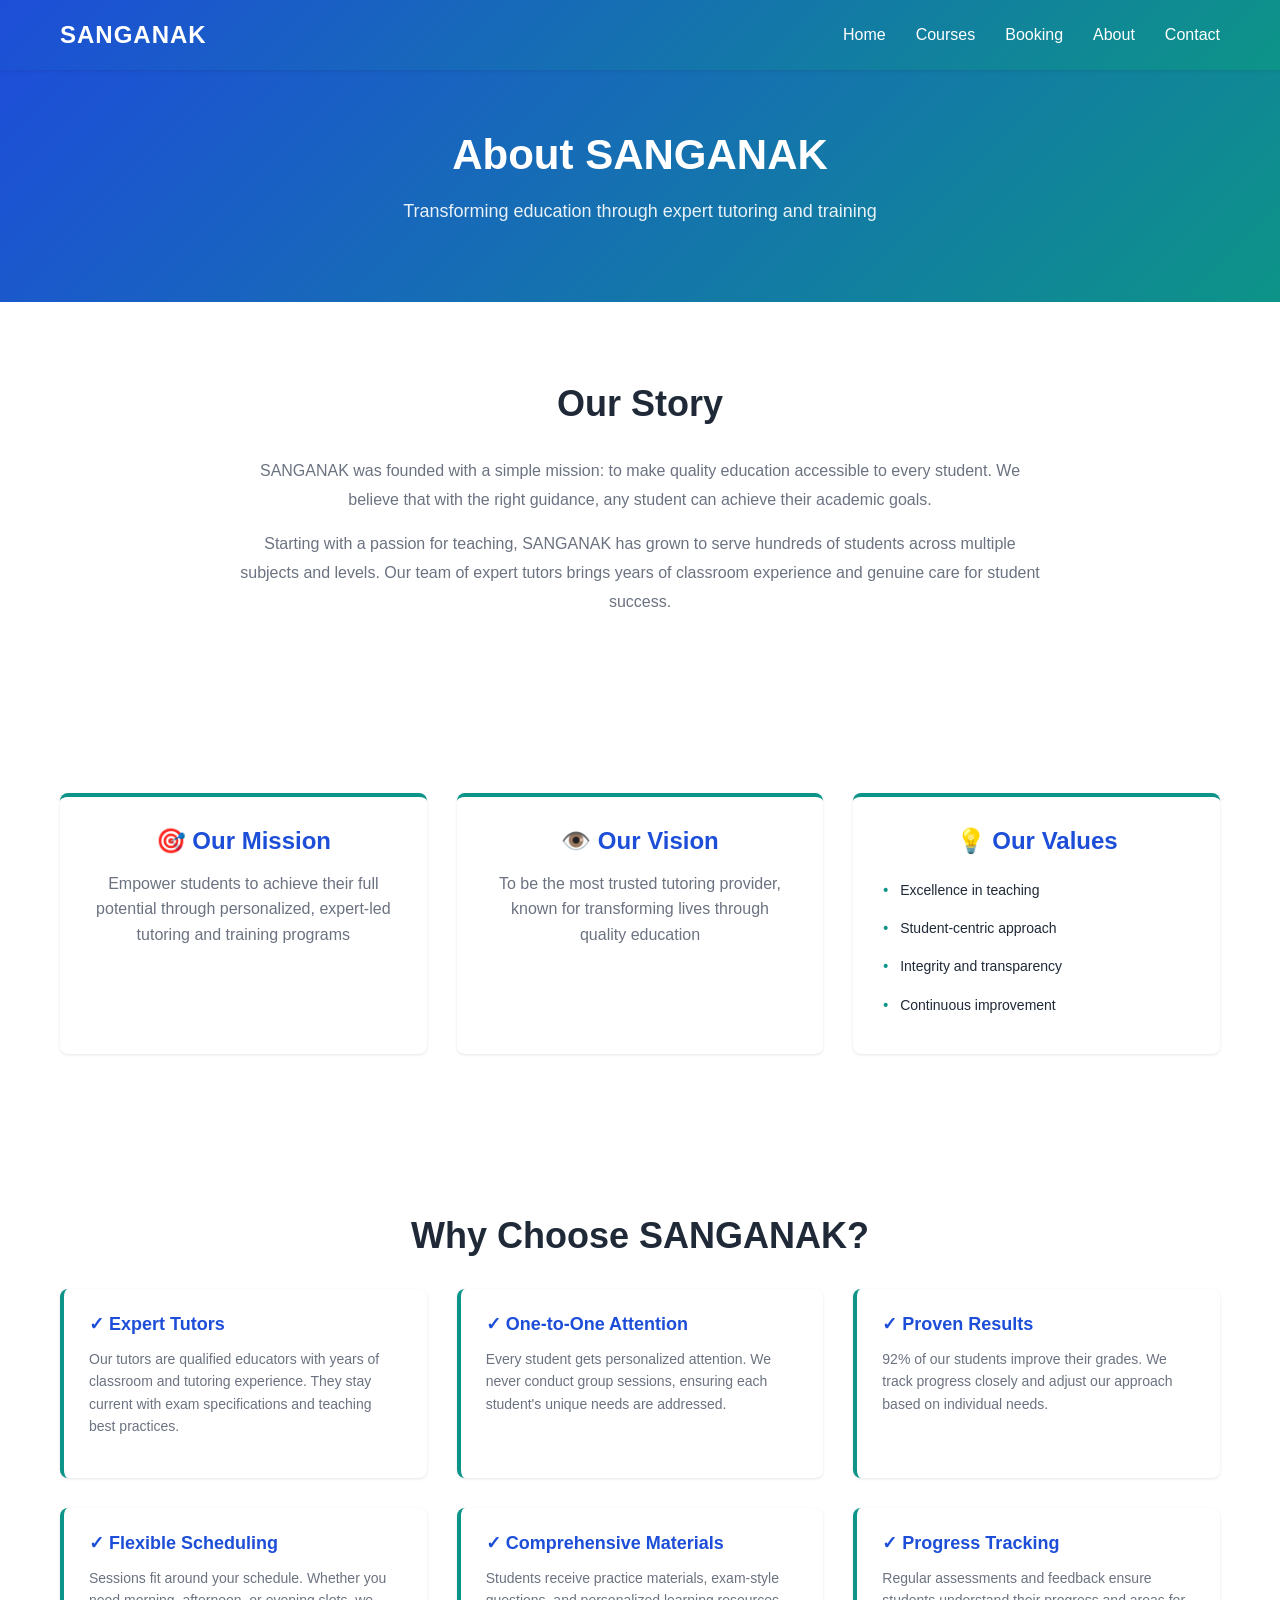
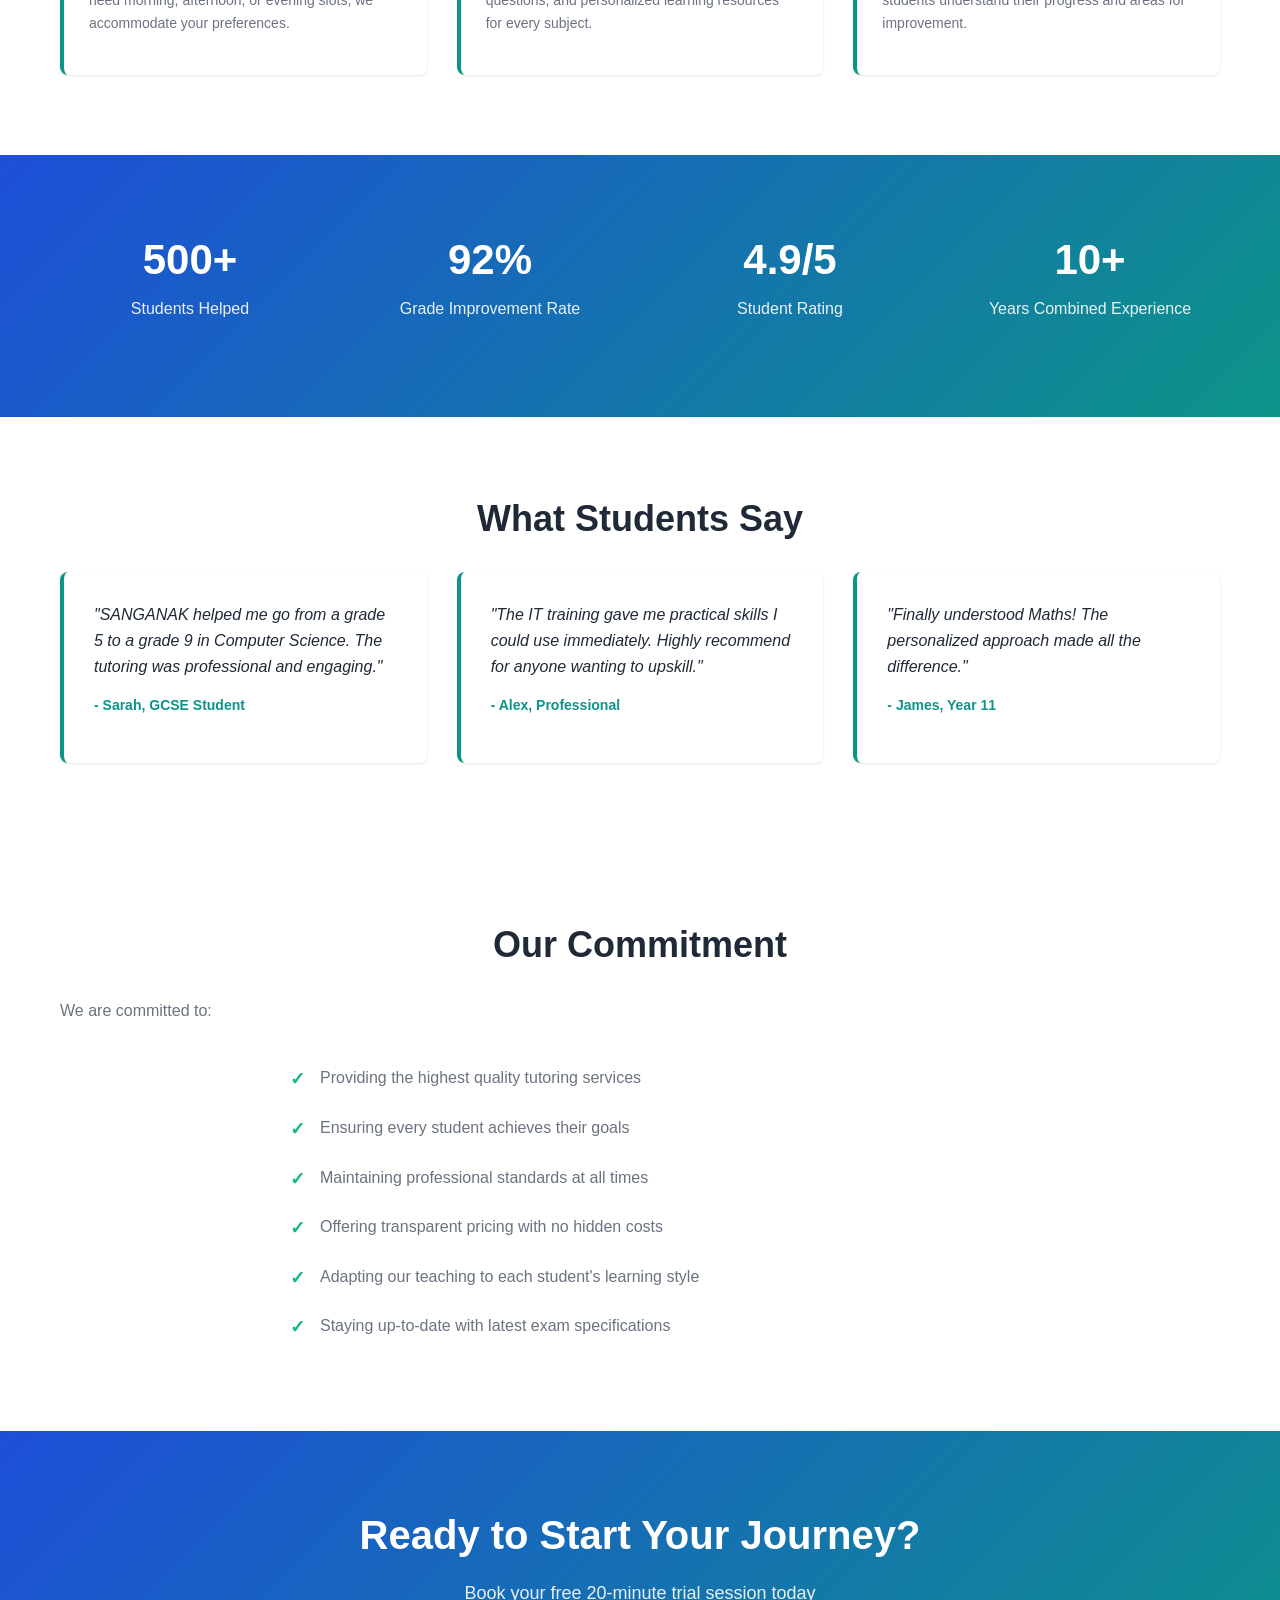
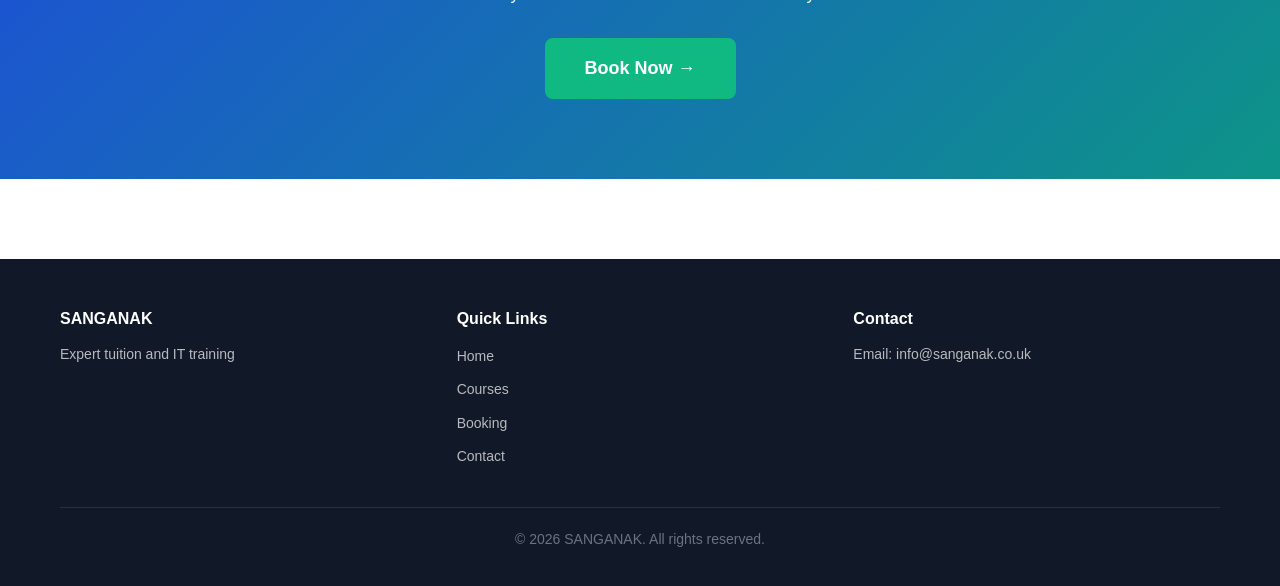
==== about.html @ 425fd6e7 "Initial SANGANAK website - static version ready for deployment" ====
<!DOCTYPE html>
<html lang="en">
<head>
    <meta charset="UTF-8">
    <meta name="viewport" content="width=device-width, initial-scale=1.0">
    <title>About Us - SANGANAK</title>
    <link rel="stylesheet" href="css/styles.css">
</head>
<body>
    <!-- Navigation -->
    <nav class="navbar">
        <div class="container">
            <div class="logo">SANGANAK</div>
            <ul class="nav-links">
                <li><a href="index.html">Home</a></li>
                <li><a href="training.html">Courses</a></li>
                <li><a href="booking.html">Booking</a></li>
                <li><a href="about.html">About</a></li>
                <li><a href="contact.html">Contact</a></li>
            </ul>
        </div>
    </nav>

    <!-- About Header -->
    <section class="about-header">
        <div class="container">
            <h1>About SANGANAK</h1>
            <p>Transforming education through expert tutoring and training</p>
        </div>
    </section>

    <!-- Our Story -->
    <section class="about-story">
        <div class="container">
            <div class="story-content">
                <h2>Our Story</h2>
                <p>SANGANAK was founded with a simple mission: to make quality education accessible to every student. We believe that with the right guidance, any student can achieve their academic goals.</p>
                <p>Starting with a passion for teaching, SANGANAK has grown to serve hundreds of students across multiple subjects and levels. Our team of expert tutors brings years of classroom experience and genuine care for student success.</p>
            </div>
        </div>
    </section>

    <!-- Our Mission -->
    <section class="mission">
        <div class="container">
            <div class="mission-grid">
                <div class="mission-card">
                    <h3>🎯 Our Mission</h3>
                    <p>Empower students to achieve their full potential through personalized, expert-led tutoring and training programs</p>
                </div>
                <div class="mission-card">
                    <h3>👁️ Our Vision</h3>
                    <p>To be the most trusted tutoring provider, known for transforming lives through quality education</p>
                </div>
                <div class="mission-card">
                    <h3>💡 Our Values</h3>
                    <ul>
                        <li>Excellence in teaching</li>
                        <li>Student-centric approach</li>
                        <li>Integrity and transparency</li>
                        <li>Continuous improvement</li>
                    </ul>
                </div>
            </div>
        </div>
    </section>

    <!-- Why Choose Us -->
    <section class="why-choose-us">
        <div class="container">
            <h2>Why Choose SANGANAK?</h2>
            <div class="reasons-grid">
                <div class="reason">
                    <h3>✓ Expert Tutors</h3>
                    <p>Our tutors are qualified educators with years of classroom and tutoring experience. They stay current with exam specifications and teaching best practices.</p>
                </div>
                <div class="reason">
                    <h3>✓ One-to-One Attention</h3>
                    <p>Every student gets personalized attention. We never conduct group sessions, ensuring each student's unique needs are addressed.</p>
                </div>
                <div class="reason">
                    <h3>✓ Proven Results</h3>
                    <p>92% of our students improve their grades. We track progress closely and adjust our approach based on individual needs.</p>
                </div>
                <div class="reason">
                    <h3>✓ Flexible Scheduling</h3>
                    <p>Sessions fit around your schedule. Whether you need morning, afternoon, or evening slots, we accommodate your preferences.</p>
                </div>
                <div class="reason">
                    <h3>✓ Comprehensive Materials</h3>
                    <p>Students receive practice materials, exam-style questions, and personalized learning resources for every subject.</p>
                </div>
                <div class="reason">
                    <h3>✓ Progress Tracking</h3>
                    <p>Regular assessments and feedback ensure students understand their progress and areas for improvement.</p>
                </div>
            </div>
        </div>
    </section>

    <!-- Statistics -->
    <section class="stats">
        <div class="container">
            <div class="stats-grid">
                <div class="stat">
                    <h3>500+</h3>
                    <p>Students Helped</p>
                </div>
                <div class="stat">
                    <h3>92%</h3>
                    <p>Grade Improvement Rate</p>
                </div>
                <div class="stat">
                    <h3>4.9/5</h3>
                    <p>Student Rating</p>
                </div>
                <div class="stat">
                    <h3>10+</h3>
                    <p>Years Combined Experience</p>
                </div>
            </div>
        </div>
    </section>

    <!-- What Students Say -->
    <section class="testimonials">
        <div class="container">
            <h2>What Students Say</h2>
            <div class="testimonials-grid">
                <div class="testimonial">
                    <p class="quote">"SANGANAK helped me go from a grade 5 to a grade 9 in Computer Science. The tutoring was professional and engaging."</p>
                    <p class="author">- Sarah, GCSE Student</p>
                </div>
                <div class="testimonial">
                    <p class="quote">"The IT training gave me practical skills I could use immediately. Highly recommend for anyone wanting to upskill."</p>
                    <p class="author">- Alex, Professional</p>
                </div>
                <div class="testimonial">
                    <p class="quote">"Finally understood Maths! The personalized approach made all the difference."</p>
                    <p class="author">- James, Year 11</p>
                </div>
            </div>
        </div>
    </section>

    <!-- Commitment to Excellence -->
    <section class="commitment">
        <div class="container">
            <h2>Our Commitment</h2>
            <div class="commitment-content">
                <p>We are committed to:</p>
                <ul class="commitment-list">
                    <li>Providing the highest quality tutoring services</li>
                    <li>Ensuring every student achieves their goals</li>
                    <li>Maintaining professional standards at all times</li>
                    <li>Offering transparent pricing with no hidden costs</li>
                    <li>Adapting our teaching to each student's learning style</li>
                    <li>Staying up-to-date with latest exam specifications</li>
                </ul>
            </div>
        </div>
    </section>

    <!-- CTA -->
    <section class="cta">
        <div class="container">
            <h2>Ready to Start Your Journey?</h2>
            <p>Book your free 20-minute trial session today</p>
            <a href="booking.html" class="btn btn-primary btn-large">Book Now →</a>
        </div>
    </section>

    <!-- Footer -->
    <footer class="footer">
        <div class="container">
            <div class="footer-content">
                <div class="footer-section">
                    <h4>SANGANAK</h4>
                    <p>Expert tuition and IT training</p>
                </div>
                <div class="footer-section">
                    <h4>Quick Links</h4>
                    <ul>
                        <li><a href="index.html">Home</a></li>
                        <li><a href="training.html">Courses</a></li>
                        <li><a href="booking.html">Booking</a></li>
                        <li><a href="contact.html">Contact</a></li>
                    </ul>
                </div>
                <div class="footer-section">
                    <h4>Contact</h4>
                    <p>Email: info@sanganak.co.uk</p>
                </div>
            </div>
            <div class="footer-bottom">
                <p>&copy; 2026 SANGANAK. All rights reserved.</p>
            </div>
        </div>
    </footer>

    <script src="js/main.js"></script>
</body>
</html>
---- css/styles.css ----
/* ===== GLOBAL STYLES ===== */
* {
    margin: 0;
    padding: 0;
    box-sizing: border-box;
}

:root {
    --primary: #1d4ed8;
    --primary-dark: #1e40af;
    --primary-light: #3b82f6;
    --secondary: #0d9488;
    --secondary-dark: #0f766e;
    --secondary-light: #14b8a6;
    --success: #10b981;
    --danger: #ef4444;
    --warning: #f59e0b;
    --gray-50: #f9fafb;
    --gray-100: #f3f4f6;
    --gray-200: #e5e7eb;
    --gray-300: #d1d5db;
    --gray-500: #6b7280;
    --gray-700: #374151;
    --gray-900: #111827;
    --text-primary: #1f2937;
    --text-secondary: #6b7280;
    --border: #e5e7eb;
    --shadow: 0 1px 3px 0 rgba(0, 0, 0, 0.1);
    --shadow-lg: 0 10px 15px -3px rgba(0, 0, 0, 0.1);
}

html {
    scroll-behavior: smooth;
}

body {
    font-family: -apple-system, BlinkMacSystemFont, 'Segoe UI', Roboto, Oxygen, Ubuntu, Cantarell, sans-serif;
    font-size: 16px;
    line-height: 1.6;
    color: var(--text-primary);
    background-color: #ffffff;
}

.container {
    max-width: 1200px;
    margin: 0 auto;
    padding: 0 20px;
}

/* ===== NAVIGATION ===== */
.navbar {
    background: linear-gradient(135deg, var(--primary), var(--secondary));
    color: white;
    padding: 1rem 0;
    position: sticky;
    top: 0;
    z-index: 100;
    box-shadow: var(--shadow);
}

.navbar .container {
    display: flex;
    justify-content: space-between;
    align-items: center;
}

.logo {
    font-size: 24px;
    font-weight: bold;
    letter-spacing: 1px;
}

.nav-links {
    display: flex;
    list-style: none;
    gap: 30px;
}

.nav-links a {
    color: white;
    text-decoration: none;
    font-weight: 500;
    transition: opacity 0.2s;
}

.nav-links a:hover {
    opacity: 0.8;
}

/* ===== BUTTONS ===== */
.btn {
    display: inline-block;
    padding: 12px 30px;
    border-radius: 8px;
    text-decoration: none;
    font-weight: 600;
    border: none;
    cursor: pointer;
    transition: all 0.3s ease;
    font-size: 16px;
}

.btn-primary {
    background: var(--success);
    color: white;
}

.btn-primary:hover {
    background: #059669;
    transform: translateY(-2px);
    box-shadow: var(--shadow-lg);
}

.btn-secondary {
    background: var(--primary);
    color: white;
}

.btn-secondary:hover {
    background: var(--primary-dark);
    transform: translateY(-2px);
}

.btn-large {
    padding: 16px 40px;
    font-size: 18px;
}

/* ===== TYPOGRAPHY ===== */
h1, h2, h3, h4, h5, h6 {
    font-weight: 700;
    line-height: 1.2;
    margin-bottom: 1rem;
}

h1 {
    font-size: 48px;
}

h2 {
    font-size: 36px;
    text-align: center;
    margin-bottom: 2rem;
}

h3 {
    font-size: 24px;
}

p {
    margin-bottom: 1rem;
    color: var(--text-secondary);
}

/* ===== HERO SECTION ===== */
.hero {
    background: linear-gradient(135deg, var(--primary), var(--secondary));
    color: white;
    padding: 120px 0;
    text-align: center;
}

.hero h1 {
    font-size: 48px;
    margin-bottom: 20px;
    color: white;
}

.hero p {
    font-size: 20px;
    margin-bottom: 30px;
    color: rgba(255, 255, 255, 0.9);
}

.hero-subtitle {
    font-size: 18px;
    font-weight: 500;
}

/* ===== SECTIONS ===== */
section {
    padding: 80px 0;
}

section.alternate {
    background-color: var(--gray-50);
}

.booking-header,
.training-header,
.contact-header,
.about-header {
    background: linear-gradient(135deg, var(--primary), var(--secondary));
    color: white;
    padding: 60px 0;
    text-align: center;
}

.booking-header h1,
.training-header h1,
.contact-header h1,
.about-header h1 {
    color: white;
    font-size: 42px;
}

.booking-header p,
.training-header p,
.contact-header p,
.about-header p {
    color: rgba(255, 255, 255, 0.9);
    font-size: 18px;
}

/* ===== GRIDS ===== */
.courses-grid {
    display: grid;
    grid-template-columns: repeat(auto-fit, minmax(280px, 1fr));
    gap: 30px;
    margin-bottom: 40px;
}

.course-card {
    background: white;
    border: 1px solid var(--border);
    border-radius: 12px;
    padding: 30px;
    text-align: center;
    transition: all 0.3s ease;
    box-shadow: var(--shadow);
}

.course-card:hover {
    transform: translateY(-5px);
    box-shadow: var(--shadow-lg);
    border-color: var(--secondary);
}

.course-icon {
    font-size: 48px;
    margin-bottom: 15px;
    display: block;
}

.course-card h3 {
    color: var(--primary);
    margin-bottom: 10px;
}

.course-card p {
    font-size: 14px;
    margin-bottom: 10px;
}

.course-desc {
    font-size: 13px;
    color: var(--gray-500);
}

/* ===== COURSES DETAILED ===== */
.courses-detailed {
    display: grid;
    grid-template-columns: repeat(auto-fit, minmax(300px, 1fr));
    gap: 30px;
    margin-bottom: 40px;
}

.course-detail {
    background: white;
    border-left: 4px solid var(--secondary);
    padding: 25px;
    border-radius: 8px;
    box-shadow: var(--shadow);
}

.course-detail h3 {
    color: var(--primary);
    margin-bottom: 15px;
    font-size: 20px;
}

.course-detail p {
    margin-bottom: 15px;
    font-size: 14px;
}

.syllabus {
    list-style: none;
    text-align: left;
}

.syllabus li {
    padding: 8px 0;
    font-size: 14px;
    color: var(--text-secondary);
    border-bottom: 1px solid var(--gray-200);
}

.syllabus li:last-child {
    border-bottom: none;
}

.syllabus li:before {
    content: "✓ ";
    color: var(--success);
    font-weight: bold;
    margin-right: 8px;
}

/* ===== FEATURES GRID ===== */
.features-grid {
    display: grid;
    grid-template-columns: repeat(auto-fit, minmax(280px, 1fr));
    gap: 30px;
}

.feature {
    text-align: center;
    padding: 30px;
}

.feature-icon {
    font-size: 48px;
    margin-bottom: 15px;
    display: block;
}

.feature h3 {
    color: var(--primary);
    margin-bottom: 10px;
}

.feature p {
    font-size: 14px;
    color: var(--text-secondary);
}

/* ===== PRICING ===== */
.pricing-grid {
    display: grid;
    grid-template-columns: repeat(auto-fit, minmax(280px, 1fr));
    gap: 30px;
    max-width: 1100px;
    margin: 0 auto;
}

.pricing-card {
    background: white;
    border: 2px solid var(--border);
    border-radius: 12px;
    padding: 30px;
    text-align: center;
    position: relative;
    transition: all 0.3s ease;
}

.pricing-card:hover {
    border-color: var(--secondary);
    transform: translateY(-10px);
    box-shadow: var(--shadow-lg);
}

.pricing-card.featured {
    border-color: var(--secondary);
    background: linear-gradient(135deg, rgba(13, 148, 136, 0.05), rgba(32, 201, 51, 0.05));
}

.popular-badge {
    position: absolute;
    top: -12px;
    left: 50%;
    transform: translateX(-50%);
    background: var(--secondary);
    color: white;
    padding: 6px 16px;
    border-radius: 20px;
    font-size: 12px;
    font-weight: 600;
}

.pricing-card h3 {
    font-size: 22px;
    margin-top: 10px;
}

.price {
    font-size: 28px;
    font-weight: 700;
    color: var(--secondary);
    margin: 20px 0;
}

.total {
    font-size: 16px;
    color: var(--text-secondary);
    margin-bottom: 20px;
}

.pricing-card ul {
    list-style: none;
    text-align: left;
    margin: 25px 0;
}

.pricing-card li {
    padding: 10px 0;
    font-size: 14px;
    border-bottom: 1px solid var(--gray-200);
}

.pricing-card li:last-child {
    border-bottom: none;
}

.pricing-card li:before {
    content: "✓ ";
    color: var(--success);
    font-weight: bold;
    margin-right: 8px;
}

/* ===== FORMS ===== */
.booking-form,
.contact-form {
    background: white;
    padding: 40px;
    border-radius: 12px;
    max-width: 600px;
    margin: 0 auto;
    box-shadow: var(--shadow-lg);
}

.form-group {
    margin-bottom: 25px;
}

.form-group label {
    display: block;
    margin-bottom: 8px;
    font-weight: 600;
    color: var(--text-primary);
}

.form-group input,
.form-group select,
.form-group textarea {
    width: 100%;
    padding: 12px;
    border: 1px solid var(--border);
    border-radius: 6px;
    font-size: 16px;
    font-family: inherit;
    transition: border-color 0.2s;
}

.form-group input:focus,
.form-group select:focus,
.form-group textarea:focus {
    outline: none;
    border-color: var(--secondary);
    box-shadow: 0 0 0 3px rgba(13, 148, 136, 0.1);
}

.form-group.checkbox {
    display: flex;
    align-items: center;
}

.form-group.checkbox input {
    width: auto;
    margin-right: 10px;
}

.form-group.checkbox label {
    margin-bottom: 0;
}

/* ===== FAQ ===== */
.faq-grid {
    display: grid;
    grid-template-columns: repeat(auto-fit, minmax(300px, 1fr));
    gap: 30px;
}

.faq-item {
    background: white;
    padding: 25px;
    border-radius: 8px;
    border-left: 4px solid var(--secondary);
    box-shadow: var(--shadow);
}

.faq-item h3 {
    color: var(--primary);
    margin-bottom: 12px;
    font-size: 18px;
}

.faq-item p {
    font-size: 14px;
    color: var(--text-secondary);
}

/* ===== TESTIMONIALS ===== */
.testimonials-grid {
    display: grid;
    grid-template-columns: repeat(auto-fit, minmax(300px, 1fr));
    gap: 30px;
}

.testimonial {
    background: white;
    padding: 30px;
    border-radius: 8px;
    border-left: 4px solid var(--secondary);
    box-shadow: var(--shadow);
}

.quote {
    font-style: italic;
    font-size: 16px;
    margin-bottom: 15px;
    color: var(--text-primary);
}

.author {
    font-weight: 600;
    color: var(--secondary);
    font-size: 14px;
}

/* ===== ABOUT SECTIONS ===== */
.story-content {
    max-width: 800px;
    margin: 0 auto;
    text-align: center;
}

.story-content p {
    font-size: 16px;
    line-height: 1.8;
    color: var(--text-secondary);
}

.mission-grid {
    display: grid;
    grid-template-columns: repeat(auto-fit, minmax(250px, 1fr));
    gap: 30px;
}

.mission-card {
    background: white;
    padding: 30px;
    border-radius: 8px;
    border-top: 4px solid var(--secondary);
    box-shadow: var(--shadow);
    text-align: center;
}

.mission-card h3 {
    color: var(--primary);
    margin-bottom: 15px;
}

.mission-card ul {
    list-style: none;
    text-align: left;
}

.mission-card li {
    padding: 8px 0;
    font-size: 14px;
}

.mission-card li:before {
    content: "• ";
    color: var(--secondary);
    font-weight: bold;
    margin-right: 8px;
}

.reasons-grid {
    display: grid;
    grid-template-columns: repeat(auto-fit, minmax(280px, 1fr));
    gap: 30px;
}

.reason {
    background: white;
    padding: 25px;
    border-radius: 8px;
    border-left: 4px solid var(--secondary);
    box-shadow: var(--shadow);
}

.reason h3 {
    color: var(--primary);
    margin-bottom: 12px;
    font-size: 18px;
}

.reason p {
    font-size: 14px;
    color: var(--text-secondary);
}

/* ===== STATS ===== */
.stats {
    background: linear-gradient(135deg, var(--primary), var(--secondary));
    color: white;
}

.stats-grid {
    display: grid;
    grid-template-columns: repeat(auto-fit, minmax(200px, 1fr));
    gap: 40px;
}

.stat {
    text-align: center;
}

.stat h3 {
    font-size: 42px;
    color: white;
    margin-bottom: 10px;
}

.stat p {
    font-size: 16px;
    color: rgba(255, 255, 255, 0.9);
}

/* ===== CTA ===== */
.cta {
    background: linear-gradient(135deg, var(--primary), var(--secondary));
    color: white;
    text-align: center;
    padding: 80px 0;
}

.cta h2 {
    color: white;
    font-size: 40px;
    margin-bottom: 20px;
}

.cta p {
    font-size: 18px;
    color: rgba(255, 255, 255, 0.9);
    margin-bottom: 30px;
}

/* ===== FOOTER ===== */
.footer {
    background: var(--gray-900);
    color: white;
    padding: 50px 0 20px;
    margin-top: 80px;
}

.footer-content {
    display: grid;
    grid-template-columns: repeat(auto-fit, minmax(250px, 1fr));
    gap: 30px;
    margin-bottom: 30px;
}

.footer-section h4 {
    color: white;
    margin-bottom: 15px;
}

.footer-section p {
    color: rgba(255, 255, 255, 0.7);
    font-size: 14px;
}

.footer-section ul {
    list-style: none;
}

.footer-section ul li {
    margin-bottom: 8px;
}

.footer-section a {
    color: rgba(255, 255, 255, 0.7);
    text-decoration: none;
    font-size: 14px;
    transition: color 0.2s;
}

.footer-section a:hover {
    color: white;
}

.footer-bottom {
    text-align: center;
    padding-top: 20px;
    border-top: 1px solid rgba(255, 255, 255, 0.1);
    color: rgba(255, 255, 255, 0.7);
    font-size: 14px;
}

/* ===== SUPPORT SERVICES ===== */
.support-services {
    background: var(--gray-50);
}

.commitment-list {
    list-style: none;
    max-width: 700px;
    margin: 30px auto 0;
    text-align: left;
}

.commitment-list li {
    padding: 12px 0;
    padding-left: 30px;
    position: relative;
    font-size: 16px;
    color: var(--text-secondary);
}

.commitment-list li:before {
    content: "✓";
    position: absolute;
    left: 0;
    color: var(--success);
    font-weight: bold;
    font-size: 18px;
}

/* ===== INFO GRID ===== */
.info-grid {
    display: grid;
    grid-template-columns: repeat(auto-fit, minmax(200px, 1fr));
    gap: 30px;
    margin: 40px 0;
}

.info-card {
    background: white;
    padding: 30px;
    border-radius: 8px;
    text-align: center;
    border: 1px solid var(--border);
    box-shadow: var(--shadow);
}

.info-card h3 {
    color: var(--primary);
    margin-bottom: 15px;
}

.info-card p {
    font-size: 16px;
}

.info-card a {
    color: var(--secondary);
    text-decoration: none;
    font-weight: 600;
}

.info-card a:hover {
    text-decoration: underline;
}

/* ===== SUBJECT CARDS ===== */
.subjects-grid {
    display: grid;
    grid-template-columns: repeat(auto-fit, minmax(150px, 1fr));
    gap: 20px;
    margin-bottom: 40px;
}

.subject-card {
    background: white;
    border: 2px solid var(--border);
    border-radius: 8px;
    padding: 20px;
    text-align: center;
    cursor: pointer;
    transition: all 0.3s ease;
}

.subject-card:hover {
    border-color: var(--secondary);
    transform: translateY(-5px);
    box-shadow: var(--shadow-lg);
}

.subject-card h3 {
    color: var(--primary);
    font-size: 18px;
    margin-bottom: 8px;
}

.subject-card p {
    font-size: 12px;
    color: var(--text-secondary);
}

/* ===== RESPONSIVE ===== */
@media (max-width: 768px) {
    .hero h1 {
        font-size: 32px;
    }

    h2 {
        font-size: 28px;
    }

    .nav-links {
        gap: 15px;
        flex-wrap: wrap;
    }

    .nav-links a {
        font-size: 14px;
    }

    section {
        padding: 40px 0;
    }

    .courses-grid,
    .features-grid,
    .pricing-grid,
    .faq-grid,
    .testimonials-grid,
    .reasons-grid {
        grid-template-columns: 1fr;
    }

    .booking-form,
    .contact-form {
        padding: 20px;
    }

    .stat h3 {
        font-size: 32px;
    }

    .cta h2 {
        font-size: 28px;
    }
}

@media (max-width: 480px) {
    .logo {
        font-size: 20px;
    }

    .nav-links {
        gap: 10px;
    }

    .hero h1 {
        font-size: 24px;
    }

    .hero p {
        font-size: 16px;
    }

    .btn {
        padding: 10px 20px;
        font-size: 14px;
    }

    h2 {
        font-size: 22px;
    }

    .course-card {
        padding: 20px;
    }
}
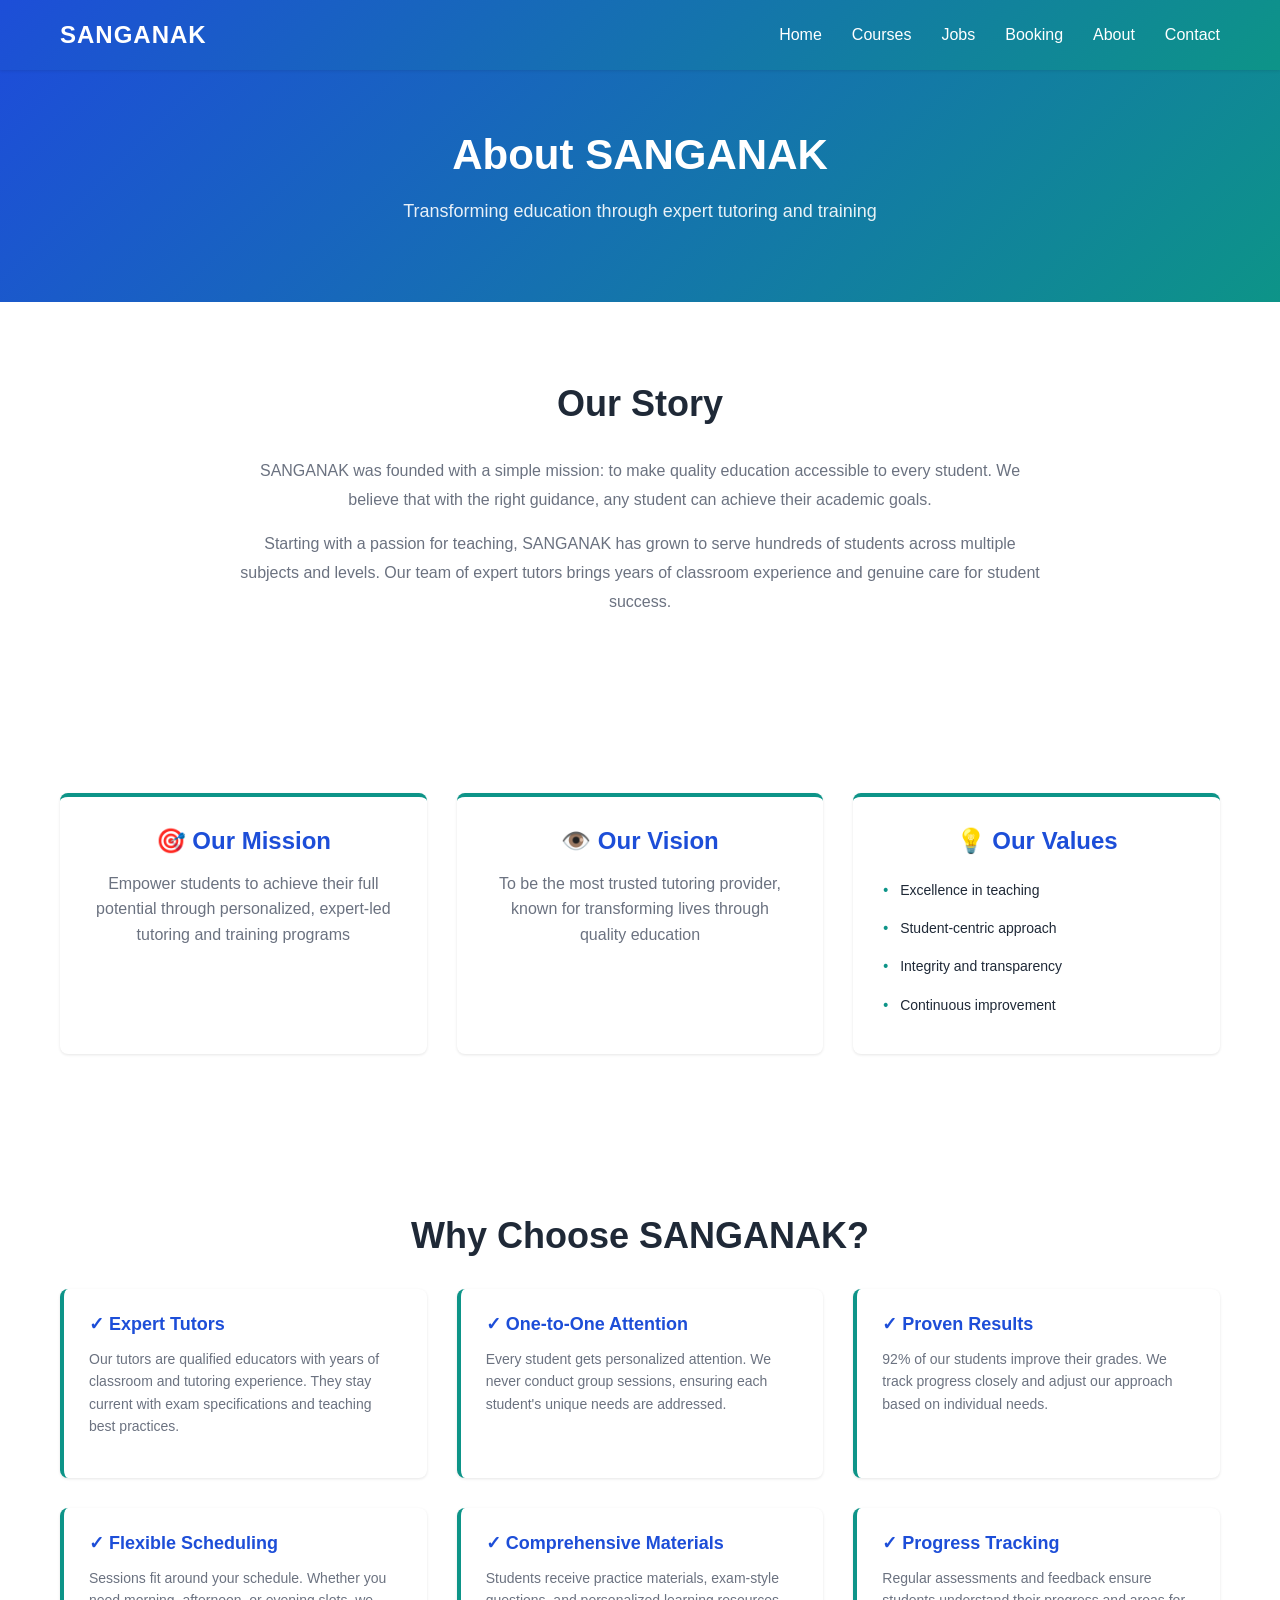
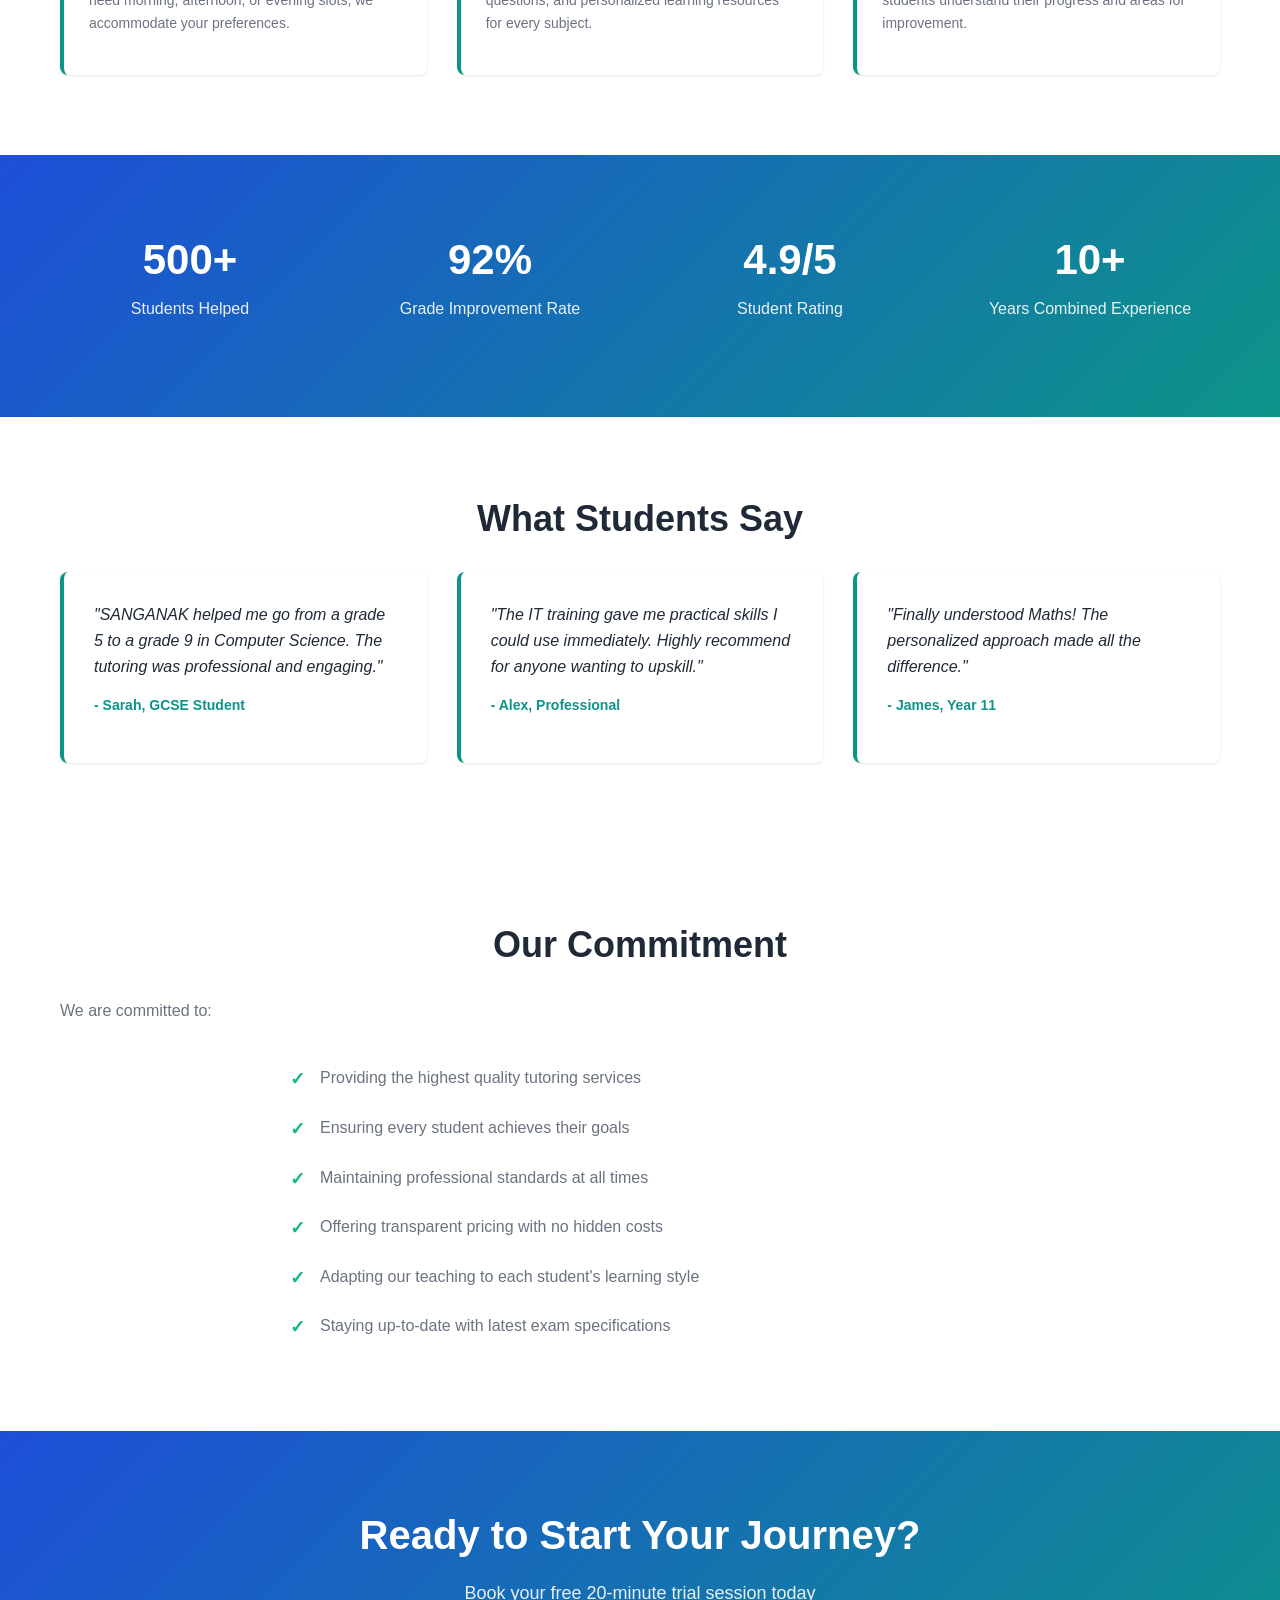
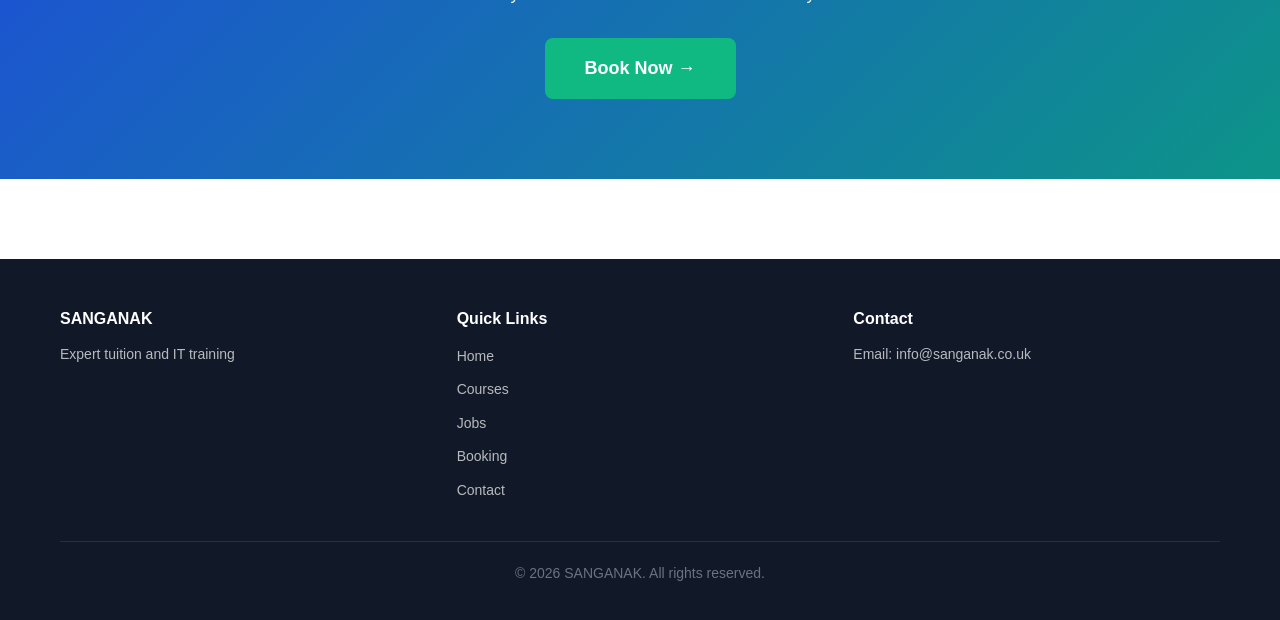
==== commit e32b0919: "Add jobs portal page and Jobs nav link Co-Authored-By: Claude Sonnet 5 <noreply@anthropic.com>" ====
--- a/about.html
+++ b/about.html
@@ -14,6 +14,7 @@
             <ul class="nav-links">
                 <li><a href="index.html">Home</a></li>
                 <li><a href="training.html">Courses</a></li>
+                <li><a href="jobs.html">Jobs</a></li>
                 <li><a href="booking.html">Booking</a></li>
                 <li><a href="about.html">About</a></li>
                 <li><a href="contact.html">Contact</a></li>
@@ -183,7 +184,8 @@
                     <ul>
                         <li><a href="index.html">Home</a></li>
                         <li><a href="training.html">Courses</a></li>
-                        <li><a href="booking.html">Booking</a></li>
+                        <li><a href="jobs.html">Jobs</a></li>
+                <li><a href="booking.html">Booking</a></li>
                         <li><a href="contact.html">Contact</a></li>
                     </ul>
                 </div>
--- a/css/styles.css
+++ b/css/styles.css
@@ -879,3 +879,464 @@
         padding: 20px;
     }
 }
+
+/* ===== HERO EXTRAS ===== */
+.eyebrow {
+    display: inline-block;
+    padding: 6px 14px;
+    border-radius: 999px;
+    background: rgba(255, 255, 255, 0.15);
+    color: white;
+    font-size: 13px;
+    font-weight: 600;
+    letter-spacing: 0.08em;
+    text-transform: uppercase;
+    margin-bottom: 20px;
+}
+
+.eyebrow.dark {
+    display: block;
+    width: fit-content;
+    margin: 0 auto 12px;
+    background: rgba(13, 148, 136, 0.12);
+    color: var(--secondary-dark);
+}
+
+.hero p {
+    max-width: 720px;
+    margin-left: auto;
+    margin-right: auto;
+}
+
+.hero-actions {
+    display: flex;
+    gap: 16px;
+    justify-content: center;
+    flex-wrap: wrap;
+}
+
+.btn-outline {
+    background: transparent;
+    color: white;
+    border: 2px solid rgba(255, 255, 255, 0.85);
+}
+
+.btn-outline:hover {
+    background: rgba(255, 255, 255, 0.15);
+    transform: translateY(-2px);
+}
+
+.section-intro {
+    text-align: center;
+    max-width: 640px;
+    margin: -1rem auto 2rem;
+}
+
+.features-grid.four {
+    grid-template-columns: repeat(auto-fit, minmax(220px, 1fr));
+}
+
+/* ===== COURSE TABS ===== */
+.course-tabs-section .container {
+    max-width: 1100px;
+}
+
+.tab-buttons {
+    display: flex;
+    gap: 8px;
+    border-bottom: 2px solid var(--border);
+    margin-bottom: 28px;
+    overflow-x: auto;
+    overflow-y: hidden;
+}
+
+.tab-btn {
+    padding: 12px 24px;
+    border: none;
+    background: none;
+    font-size: 16px;
+    font-weight: 600;
+    font-family: inherit;
+    cursor: pointer;
+    color: var(--gray-500);
+    border-bottom: 3px solid transparent;
+    margin-bottom: -2px;
+    white-space: nowrap;
+    transition: color 0.2s, border-color 0.2s;
+}
+
+.tab-btn:hover,
+.tab-btn.active {
+    color: var(--primary);
+    border-bottom-color: var(--primary);
+}
+
+.tab-btn:focus-visible,
+.course-tile:focus-visible,
+.start-card:focus-visible {
+    outline: 3px solid var(--secondary-light);
+    outline-offset: 2px;
+}
+
+.tab-content {
+    display: none;
+}
+
+.tab-content.active {
+    display: block;
+}
+
+.tab-content h3 {
+    text-align: left;
+    margin-bottom: 6px;
+}
+
+.tab-intro {
+    max-width: 700px;
+    margin-bottom: 24px;
+}
+
+.tile-grid {
+    display: grid;
+    grid-template-columns: repeat(auto-fill, minmax(250px, 1fr));
+    gap: 20px;
+}
+
+.course-tile {
+    display: flex;
+    flex-direction: column;
+    background: white;
+    border: 1px solid var(--border);
+    border-radius: 12px;
+    padding: 24px;
+    text-decoration: none;
+    color: inherit;
+    box-shadow: var(--shadow);
+    transition: transform 0.2s, box-shadow 0.2s, border-color 0.2s;
+}
+
+.course-tile:hover {
+    transform: translateY(-4px);
+    box-shadow: var(--shadow-lg);
+    border-color: var(--secondary);
+}
+
+.tile-icon {
+    font-size: 34px;
+    margin-bottom: 10px;
+}
+
+.course-tile h3 {
+    font-size: 20px;
+    color: var(--primary);
+    margin-bottom: 8px;
+}
+
+.course-tile p {
+    font-size: 14px;
+    flex: 1;
+}
+
+.tile-link {
+    font-weight: 600;
+    font-size: 14px;
+    color: var(--secondary-dark);
+}
+
+/* ===== COURSE DETAIL ===== */
+.course-hero {
+    background: linear-gradient(135deg, var(--primary), var(--secondary));
+    color: white;
+    padding: 60px 0;
+    text-align: center;
+}
+
+.course-hero h1 {
+    color: white;
+    font-size: 42px;
+}
+
+.course-hero p {
+    color: rgba(255, 255, 255, 0.9);
+    font-size: 18px;
+    max-width: 640px;
+    margin: 0 auto 28px;
+}
+
+.course-hero-icon {
+    display: block;
+    font-size: 52px;
+    margin: 16px 0 8px;
+}
+
+.crumb {
+    color: rgba(255, 255, 255, 0.85);
+    text-decoration: none;
+    font-size: 14px;
+    font-weight: 600;
+}
+
+.crumb:hover {
+    color: white;
+    text-decoration: underline;
+}
+
+.detail-layout {
+    display: grid;
+    grid-template-columns: 1fr 320px;
+    gap: 40px;
+    align-items: start;
+}
+
+h2.left {
+    text-align: left;
+    font-size: 26px;
+    margin: 0 0 1rem;
+}
+
+.detail-main .syllabus {
+    margin-bottom: 2rem;
+}
+
+.detail-main .syllabus li {
+    font-size: 16px;
+}
+
+.detail-side {
+    background: var(--gray-50);
+    border: 1px solid var(--border);
+    border-radius: 12px;
+    padding: 24px;
+    position: sticky;
+    top: 90px;
+}
+
+.detail-side h3 {
+    font-size: 20px;
+}
+
+.detail-side dt {
+    font-size: 12px;
+    font-weight: 600;
+    letter-spacing: 0.06em;
+    text-transform: uppercase;
+    color: var(--gray-500);
+    margin-top: 14px;
+}
+
+.detail-side dd {
+    font-weight: 600;
+    color: var(--text-primary);
+}
+
+.detail-side .btn {
+    width: 100%;
+    text-align: center;
+    margin-top: 24px;
+}
+
+.narrow {
+    max-width: 640px;
+    padding-top: 60px;
+    padding-bottom: 60px;
+    text-align: center;
+}
+
+/* ===== HOW IT WORKS / GET STARTED ===== */
+.steps-grid {
+    display: grid;
+    grid-template-columns: repeat(auto-fit, minmax(260px, 1fr));
+    gap: 30px;
+}
+
+.step {
+    text-align: center;
+    padding: 10px 20px;
+}
+
+.step-num {
+    width: 48px;
+    height: 48px;
+    margin: 0 auto 16px;
+    border-radius: 50%;
+    background: var(--primary);
+    color: white;
+    font-size: 20px;
+    font-weight: 700;
+    display: flex;
+    align-items: center;
+    justify-content: center;
+}
+
+.step h3 {
+    font-size: 20px;
+    color: var(--primary);
+}
+
+.start-options {
+    display: grid;
+    grid-template-columns: repeat(auto-fit, minmax(280px, 1fr));
+    gap: 24px;
+    max-width: 800px;
+    margin: 0 auto;
+}
+
+.start-card {
+    display: block;
+    background: white;
+    border: 2px solid var(--border);
+    border-radius: 12px;
+    padding: 30px;
+    text-decoration: none;
+    color: inherit;
+    transition: border-color 0.2s, transform 0.2s, box-shadow 0.2s;
+}
+
+.start-card:hover {
+    border-color: var(--secondary);
+    transform: translateY(-4px);
+    box-shadow: var(--shadow-lg);
+}
+
+.start-card h3 {
+    color: var(--primary);
+    font-size: 22px;
+}
+
+.course-banner {
+    max-width: 600px;
+    margin: 0 auto 30px;
+    padding: 14px 20px;
+    border-radius: 8px;
+    background: rgba(13, 148, 136, 0.1);
+    border: 1px solid var(--secondary);
+    text-align: center;
+    color: var(--text-primary);
+}
+
+.course-banner a {
+    margin-left: 10px;
+    color: var(--secondary-dark);
+    font-weight: 600;
+}
+
+@media (max-width: 768px) {
+    .detail-layout {
+        grid-template-columns: 1fr;
+    }
+
+    .detail-side {
+        position: static;
+    }
+
+    .course-hero h1 {
+        font-size: 30px;
+    }
+
+    .tile-grid {
+        grid-template-columns: 1fr;
+    }
+}
+
+a.course-card {
+    display: block;
+    text-decoration: none;
+    color: inherit;
+}
+
+/* ===== JOBS PAGE ===== */
+.eyebrow.dark.green {
+    background: rgba(16, 185, 129, 0.12);
+    color: #047857;
+}
+
+.role-filters {
+    display: flex;
+    gap: 10px;
+    justify-content: center;
+    flex-wrap: wrap;
+    margin-bottom: 30px;
+}
+
+.chip {
+    padding: 8px 18px;
+    border-radius: 999px;
+    border: 1px solid var(--border);
+    background: white;
+    font: inherit;
+    font-weight: 600;
+    font-size: 14px;
+    color: var(--gray-700);
+    cursor: pointer;
+    transition: all 0.2s;
+}
+
+.chip:hover,
+.chip.active {
+    background: var(--primary);
+    border-color: var(--primary);
+    color: white;
+}
+
+.chip:focus-visible {
+    outline: 3px solid var(--secondary-light);
+    outline-offset: 2px;
+}
+
+.roles-list {
+    display: grid;
+    gap: 16px;
+    max-width: 860px;
+    margin: 0 auto 30px;
+}
+
+.role-card {
+    display: flex;
+    justify-content: space-between;
+    align-items: center;
+    gap: 20px;
+    background: white;
+    border: 1px solid var(--border);
+    border-radius: 12px;
+    padding: 24px;
+    box-shadow: var(--shadow);
+}
+
+.role-card h3 {
+    font-size: 20px;
+    color: var(--primary);
+    margin-bottom: 4px;
+}
+
+.role-meta {
+    font-size: 13px;
+    font-weight: 600;
+    color: var(--secondary-dark);
+    margin-bottom: 8px;
+}
+
+.role-card p {
+    font-size: 14px;
+    margin-bottom: 10px;
+}
+
+.role-tags {
+    display: flex;
+    gap: 8px;
+    flex-wrap: wrap;
+}
+
+.role-tags span {
+    font-size: 12px;
+    padding: 3px 10px;
+    border-radius: 999px;
+    background: var(--gray-100);
+    color: var(--gray-700);
+}
+
+@media (max-width: 600px) {
+    .role-card {
+        flex-direction: column;
+        align-items: flex-start;
+    }
+}
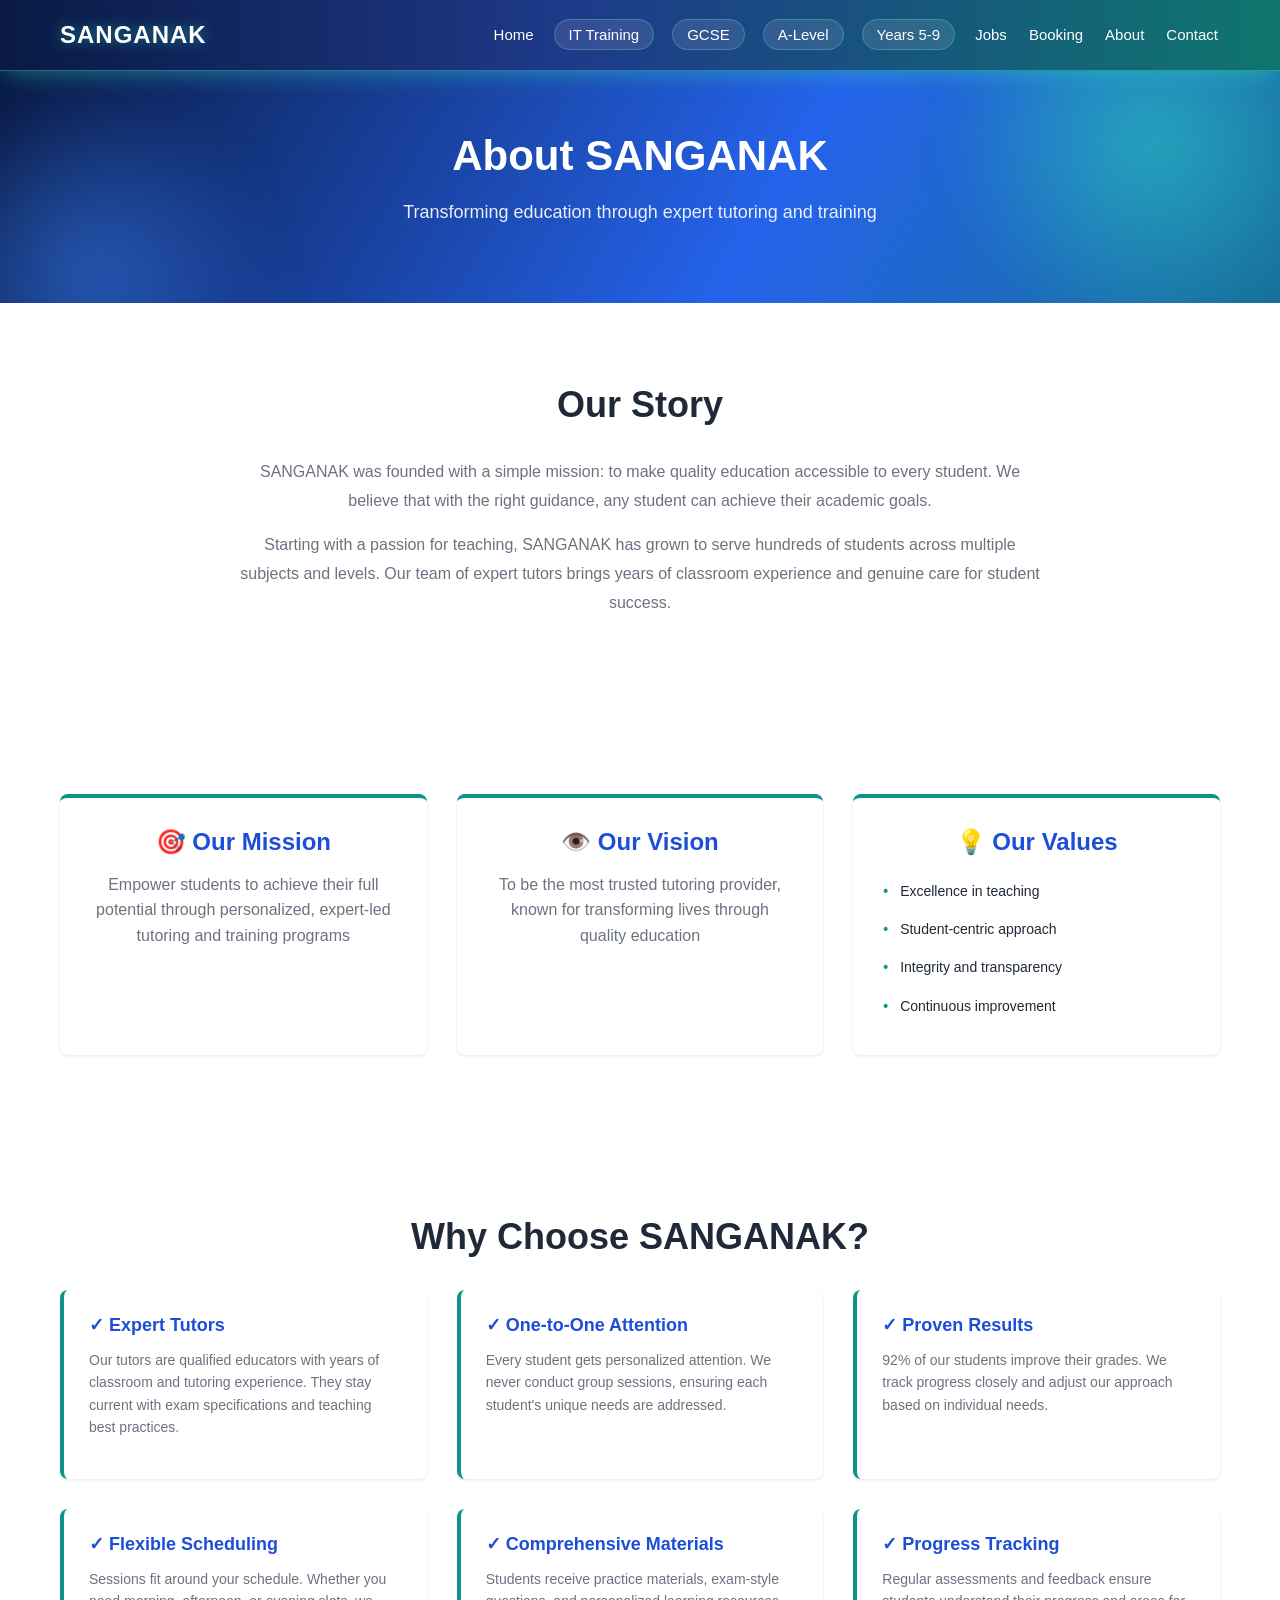
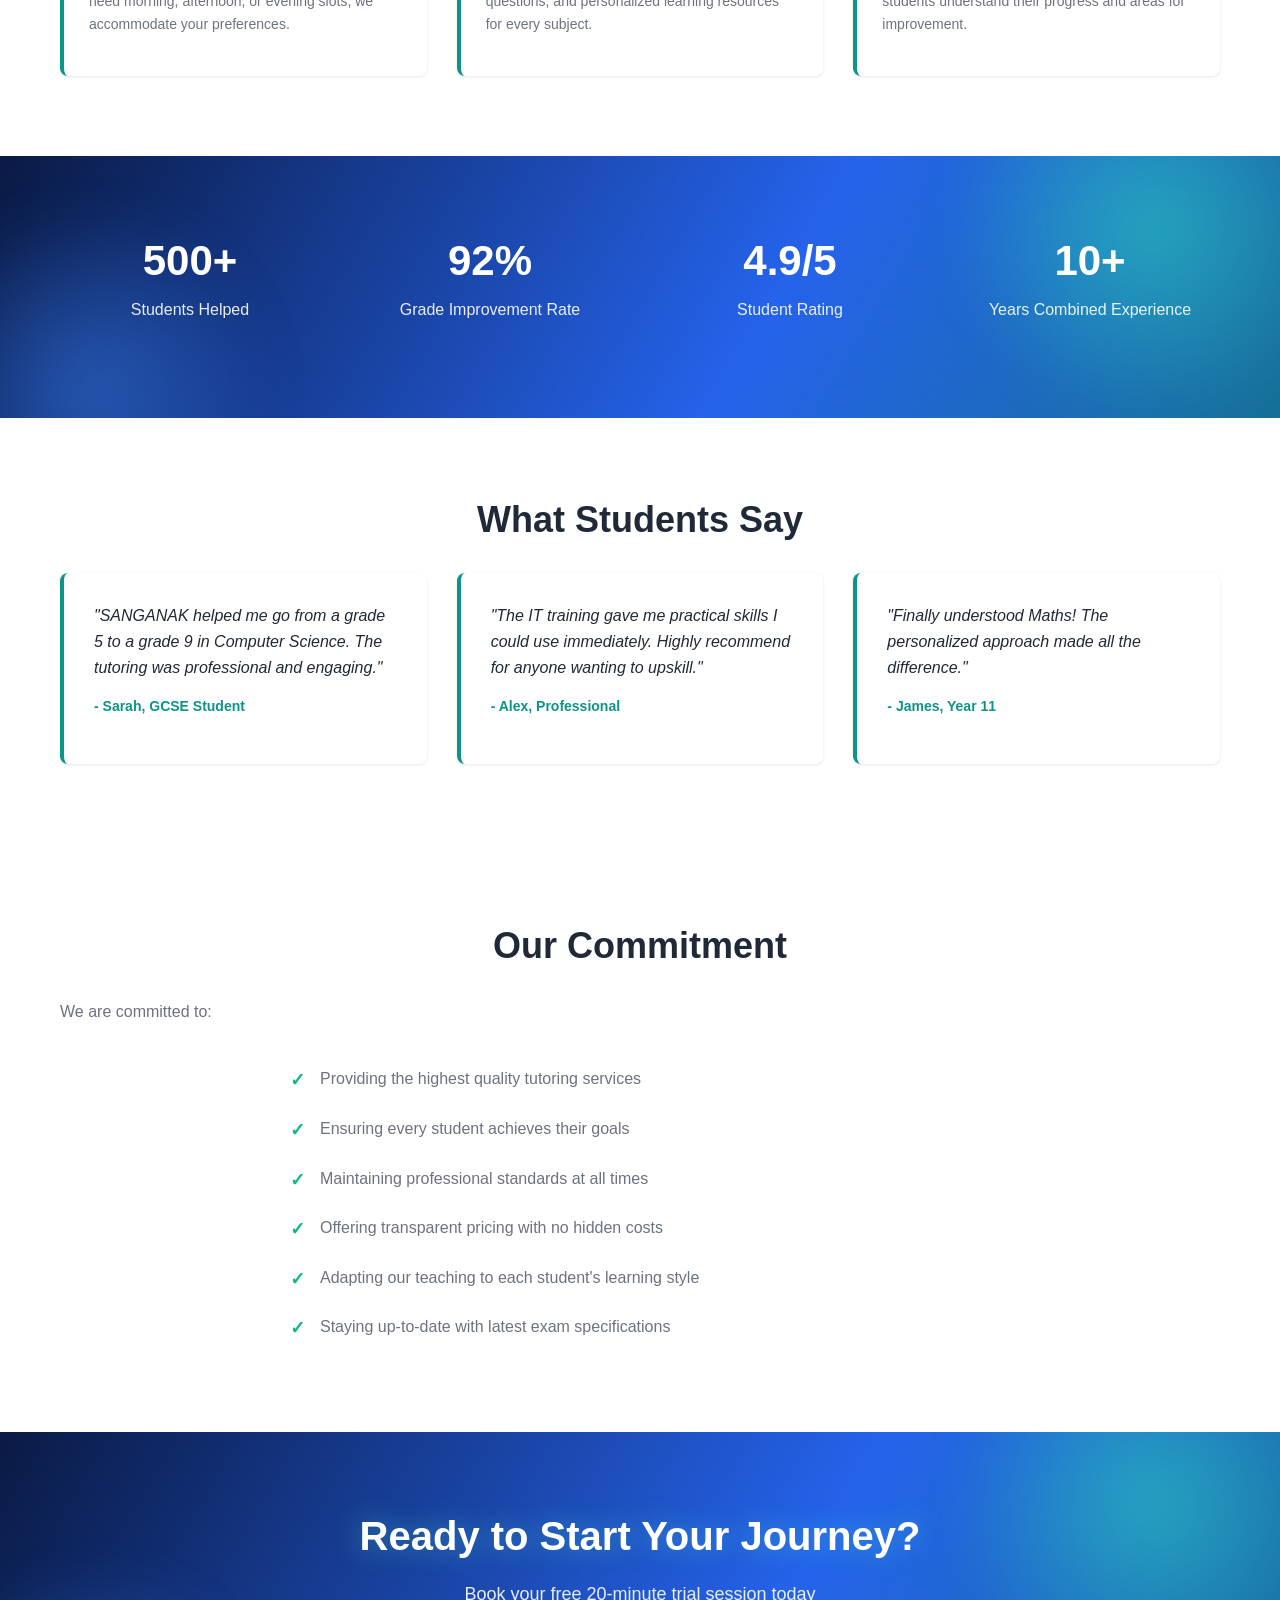
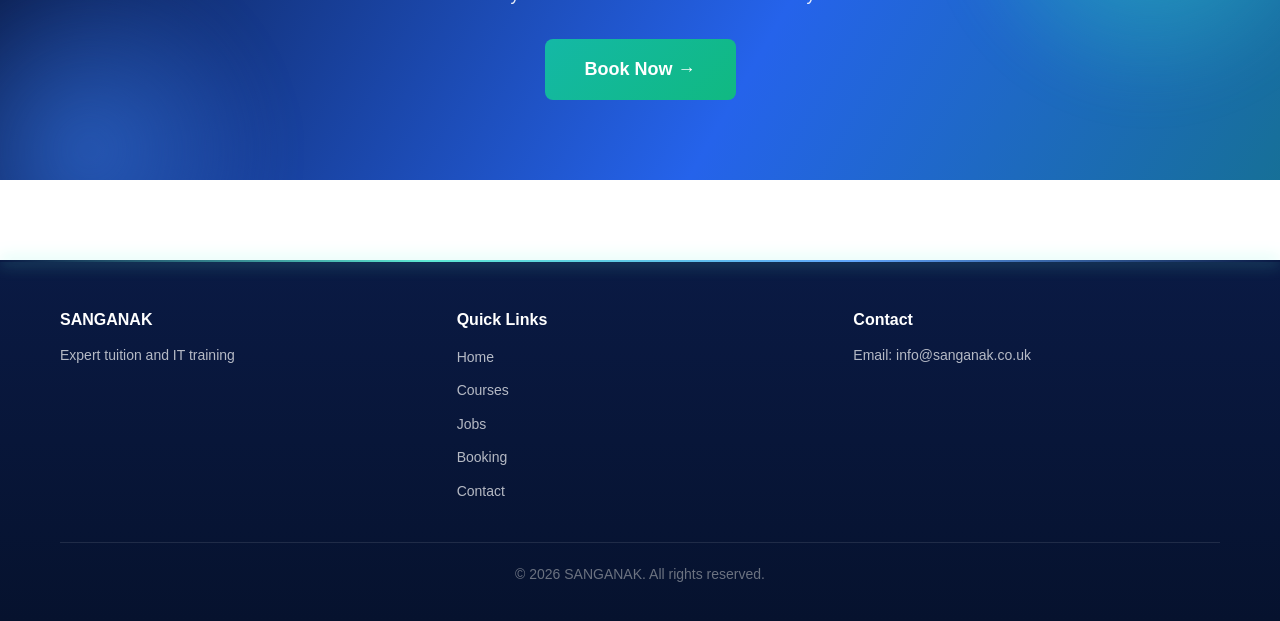
==== commit 380b51e9: "Move course tabs into the navigation bar and add CSS-only teal/blue glow theme Co-Authored-By: Claud" ====
--- a/about.html
+++ b/about.html
@@ -13,7 +13,10 @@
             <div class="logo">SANGANAK</div>
             <ul class="nav-links">
                 <li><a href="index.html">Home</a></li>
-                <li><a href="training.html">Courses</a></li>
+                <li class="nav-tab"><a href="training.html#it">IT Training</a></li>
+                <li class="nav-tab"><a href="training.html#gcse">GCSE</a></li>
+                <li class="nav-tab"><a href="training.html#alevel">A-Level</a></li>
+                <li class="nav-tab"><a href="training.html#y59">Years 5-9</a></li>
                 <li><a href="jobs.html">Jobs</a></li>
                 <li><a href="booking.html">Booking</a></li>
                 <li><a href="about.html">About</a></li>
--- a/css/styles.css
+++ b/css/styles.css
@@ -1340,3 +1340,314 @@
         align-items: flex-start;
     }
 }
+
+/* ===== LIVE THEME: teal and blue shades, glow, CSS-only motion ===== */
+:root {
+    --blue-950: #0a1a44;
+    --blue-800: #1e3a8a;
+    --blue-600: #2563eb;
+    --blue-400: #60a5fa;
+    --blue-100: #dbeafe;
+    --teal-900: #134e4a;
+    --teal-700: #0f766e;
+    --teal-500: #14b8a6;
+    --teal-300: #5eead4;
+    --teal-50: #f0fdfa;
+    --glow-teal: rgba(45, 212, 191, 0.55);
+    --glow-blue: rgba(59, 130, 246, 0.5);
+}
+
+/* Navigation */
+.navbar {
+    background: linear-gradient(90deg, var(--blue-950), var(--blue-800) 45%, var(--teal-700));
+    box-shadow: 0 6px 24px -6px var(--glow-teal);
+    border-bottom: 1px solid rgba(94, 234, 212, 0.35);
+}
+
+.navbar .container {
+    flex-wrap: wrap;
+    gap: 12px;
+}
+
+.logo {
+    text-shadow: 0 0 14px var(--glow-teal);
+}
+
+.nav-links {
+    flex-wrap: wrap;
+    justify-content: flex-end;
+    align-items: center;
+    gap: 6px 18px;
+}
+
+.nav-links a {
+    font-size: 15px;
+    padding: 6px 2px;
+    position: relative;
+}
+
+.nav-links a:hover {
+    opacity: 1;
+    text-shadow: 0 0 12px var(--teal-300);
+}
+
+.nav-links a::after {
+    content: "";
+    position: absolute;
+    left: 0;
+    right: 0;
+    bottom: 0;
+    height: 2px;
+    border-radius: 2px;
+    background: linear-gradient(90deg, var(--teal-300), var(--blue-400));
+    box-shadow: 0 0 10px var(--teal-300);
+    transform: scaleX(0);
+    transition: transform 0.25s ease;
+}
+
+.nav-links a:hover::after {
+    transform: scaleX(1);
+}
+
+.nav-tab a {
+    padding: 6px 14px;
+    border-radius: 999px;
+    background: rgba(255, 255, 255, 0.1);
+    border: 1px solid rgba(94, 234, 212, 0.3);
+    transition: background 0.25s, box-shadow 0.25s;
+}
+
+.nav-tab a::after {
+    display: none;
+}
+
+.nav-tab a:hover {
+    background: rgba(20, 184, 166, 0.35);
+    box-shadow: 0 0 16px var(--glow-teal);
+}
+
+/* Animated gradient banners with floating glow orbs */
+.hero,
+.training-header,
+.booking-header,
+.contact-header,
+.about-header,
+.course-hero,
+.stats,
+.cta {
+    position: relative;
+    overflow: hidden;
+    isolation: isolate;
+    background: linear-gradient(120deg, var(--blue-950), var(--blue-600), var(--teal-700), var(--teal-500), var(--blue-600), var(--blue-950));
+    background-size: 300% 300%;
+    animation: gradient-flow 20s ease-in-out infinite;
+}
+
+.hero::before,
+.training-header::before,
+.booking-header::before,
+.contact-header::before,
+.about-header::before,
+.course-hero::before,
+.stats::before,
+.cta::before {
+    content: "";
+    position: absolute;
+    z-index: -1;
+    width: 420px;
+    height: 420px;
+    right: -80px;
+    top: -140px;
+    border-radius: 50%;
+    background: radial-gradient(circle, var(--glow-teal), transparent 68%);
+    filter: blur(20px);
+    animation: orb-float 11s ease-in-out infinite;
+}
+
+.hero::after,
+.training-header::after,
+.booking-header::after,
+.contact-header::after,
+.about-header::after,
+.course-hero::after,
+.stats::after,
+.cta::after {
+    content: "";
+    position: absolute;
+    z-index: -1;
+    width: 380px;
+    height: 380px;
+    left: -100px;
+    bottom: -160px;
+    border-radius: 50%;
+    background: radial-gradient(circle, var(--glow-blue), transparent 68%);
+    filter: blur(24px);
+    animation: orb-float 14s ease-in-out infinite reverse;
+}
+
+.hero h1,
+.training-header h1,
+.course-hero h1,
+.cta h2 {
+    text-shadow: 0 0 28px rgba(94, 234, 212, 0.45);
+}
+
+/* Buttons */
+.btn-primary {
+    background: linear-gradient(135deg, var(--teal-500), #10b981);
+    box-shadow: 0 0 0 0 var(--glow-teal);
+    animation: glow-pulse 2.8s ease-in-out infinite;
+}
+
+.btn-primary:hover {
+    background: linear-gradient(135deg, var(--teal-300), var(--teal-500));
+    color: var(--blue-950);
+}
+
+.btn-secondary {
+    background: linear-gradient(135deg, var(--blue-600), var(--blue-800));
+}
+
+.btn-secondary:hover {
+    background: linear-gradient(135deg, var(--blue-400), var(--blue-600));
+    box-shadow: 0 0 18px var(--glow-blue);
+}
+
+/* Cards: glow on hover */
+.course-card:hover,
+.course-tile:hover,
+.start-card:hover,
+.pricing-card:hover,
+.role-card:hover,
+.faq-item:hover,
+.reason:hover,
+.mission-card:hover,
+.testimonial:hover,
+.course-detail:hover {
+    border-color: var(--teal-500);
+    box-shadow: 0 0 0 1px var(--teal-500), 0 14px 34px -8px var(--glow-teal);
+}
+
+.course-card,
+.course-tile,
+.role-card,
+.faq-item,
+.reason,
+.mission-card,
+.testimonial {
+    transition: transform 0.3s ease, box-shadow 0.3s ease, border-color 0.3s ease;
+}
+
+.pricing-card.featured {
+    background: linear-gradient(160deg, var(--teal-50), var(--blue-100));
+    animation: glow-ring 3.2s ease-in-out infinite;
+}
+
+.popular-badge {
+    background: linear-gradient(90deg, var(--teal-700), var(--blue-600));
+    box-shadow: 0 0 14px var(--glow-teal);
+}
+
+/* Floating icons */
+.course-icon,
+.feature-icon,
+.tile-icon {
+    display: inline-block;
+    animation: bob 4s ease-in-out infinite;
+}
+
+.features-grid .feature:nth-child(even) .feature-icon,
+.courses-grid .course-card:nth-child(even) .course-icon {
+    animation-delay: -2s;
+}
+
+/* Tabs */
+.tab-btn:hover,
+.tab-btn.active {
+    color: var(--blue-600);
+    border-bottom-color: var(--teal-500);
+    text-shadow: 0 0 14px rgba(20, 184, 166, 0.5);
+}
+
+.tab-buttons {
+    border-bottom-color: var(--blue-100);
+}
+
+/* Soft tinted sections */
+section.alternate,
+.support-services {
+    background: linear-gradient(180deg, var(--teal-50), #eff6ff);
+}
+
+.step-num {
+    background: linear-gradient(135deg, var(--blue-600), var(--teal-500));
+    box-shadow: 0 0 18px var(--glow-teal);
+}
+
+.syllabus li::before {
+    color: var(--teal-500);
+}
+
+.eyebrow {
+    box-shadow: 0 0 16px rgba(94, 234, 212, 0.35);
+}
+
+/* Footer */
+.footer {
+    position: relative;
+    background: linear-gradient(180deg, var(--blue-950), #06122e);
+}
+
+.footer::before {
+    content: "";
+    position: absolute;
+    left: 0;
+    right: 0;
+    top: 0;
+    height: 2px;
+    background: linear-gradient(90deg, transparent, var(--teal-300), var(--blue-400), transparent);
+    box-shadow: 0 0 16px var(--teal-300);
+}
+
+/* Keyframes */
+@keyframes gradient-flow {
+    0%, 100% { background-position: 0% 50%; }
+    50% { background-position: 100% 50%; }
+}
+
+@keyframes orb-float {
+    0%, 100% { transform: translate(0, 0) scale(1); }
+    50% { transform: translate(-40px, 30px) scale(1.12); }
+}
+
+@keyframes glow-pulse {
+    0%, 100% { box-shadow: 0 0 0 0 rgba(45, 212, 191, 0.55); }
+    50% { box-shadow: 0 0 22px 6px rgba(45, 212, 191, 0.35); }
+}
+
+@keyframes glow-ring {
+    0%, 100% { box-shadow: 0 0 0 1px var(--teal-500), 0 8px 24px -8px var(--glow-teal); }
+    50% { box-shadow: 0 0 0 1px var(--teal-500), 0 12px 38px -4px var(--glow-teal); }
+}
+
+@keyframes bob {
+    0%, 100% { transform: translateY(0); }
+    50% { transform: translateY(-6px); }
+}
+
+@media (max-width: 768px) {
+    .nav-links {
+        justify-content: center;
+    }
+}
+
+@media (prefers-reduced-motion: reduce) {
+    *, *::before, *::after {
+        animation: none !important;
+        transition: none !important;
+    }
+}
+
+.courses-grid {
+    grid-template-columns: repeat(auto-fit, minmax(240px, 1fr));
+}
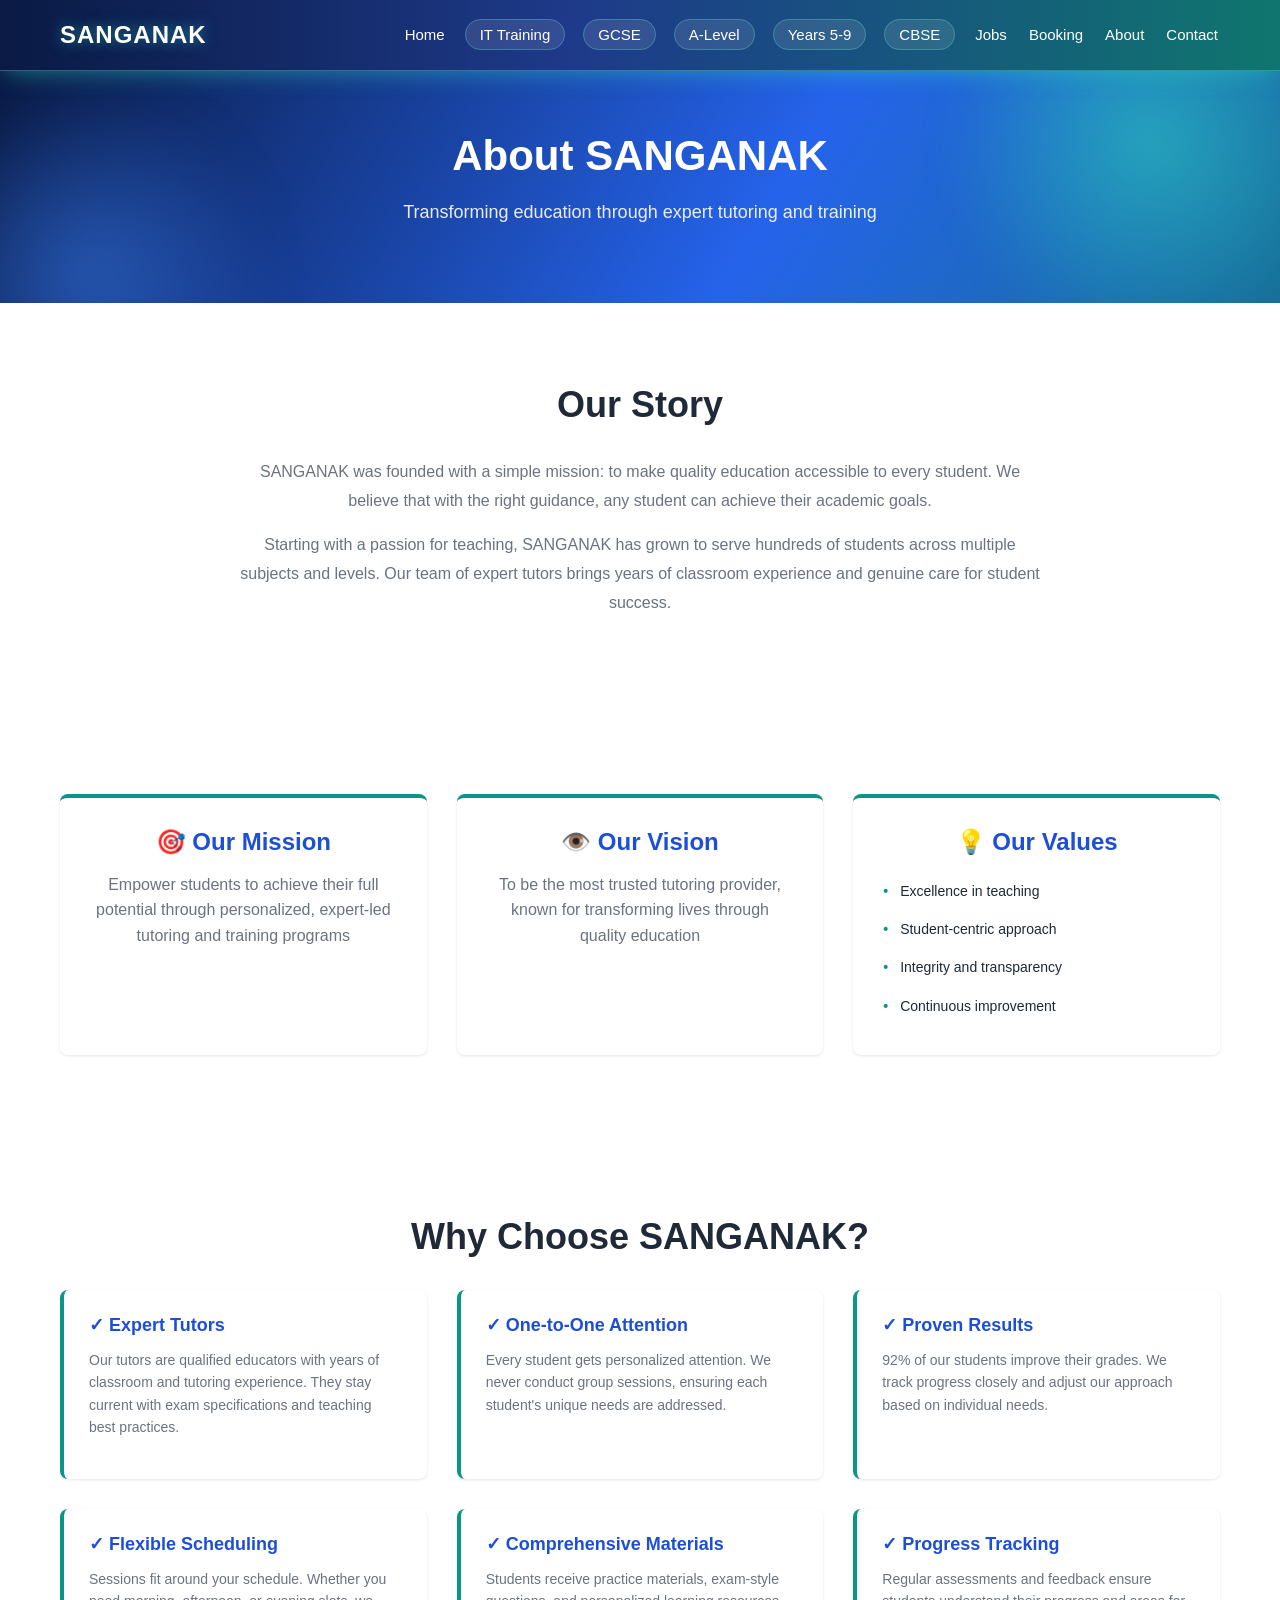
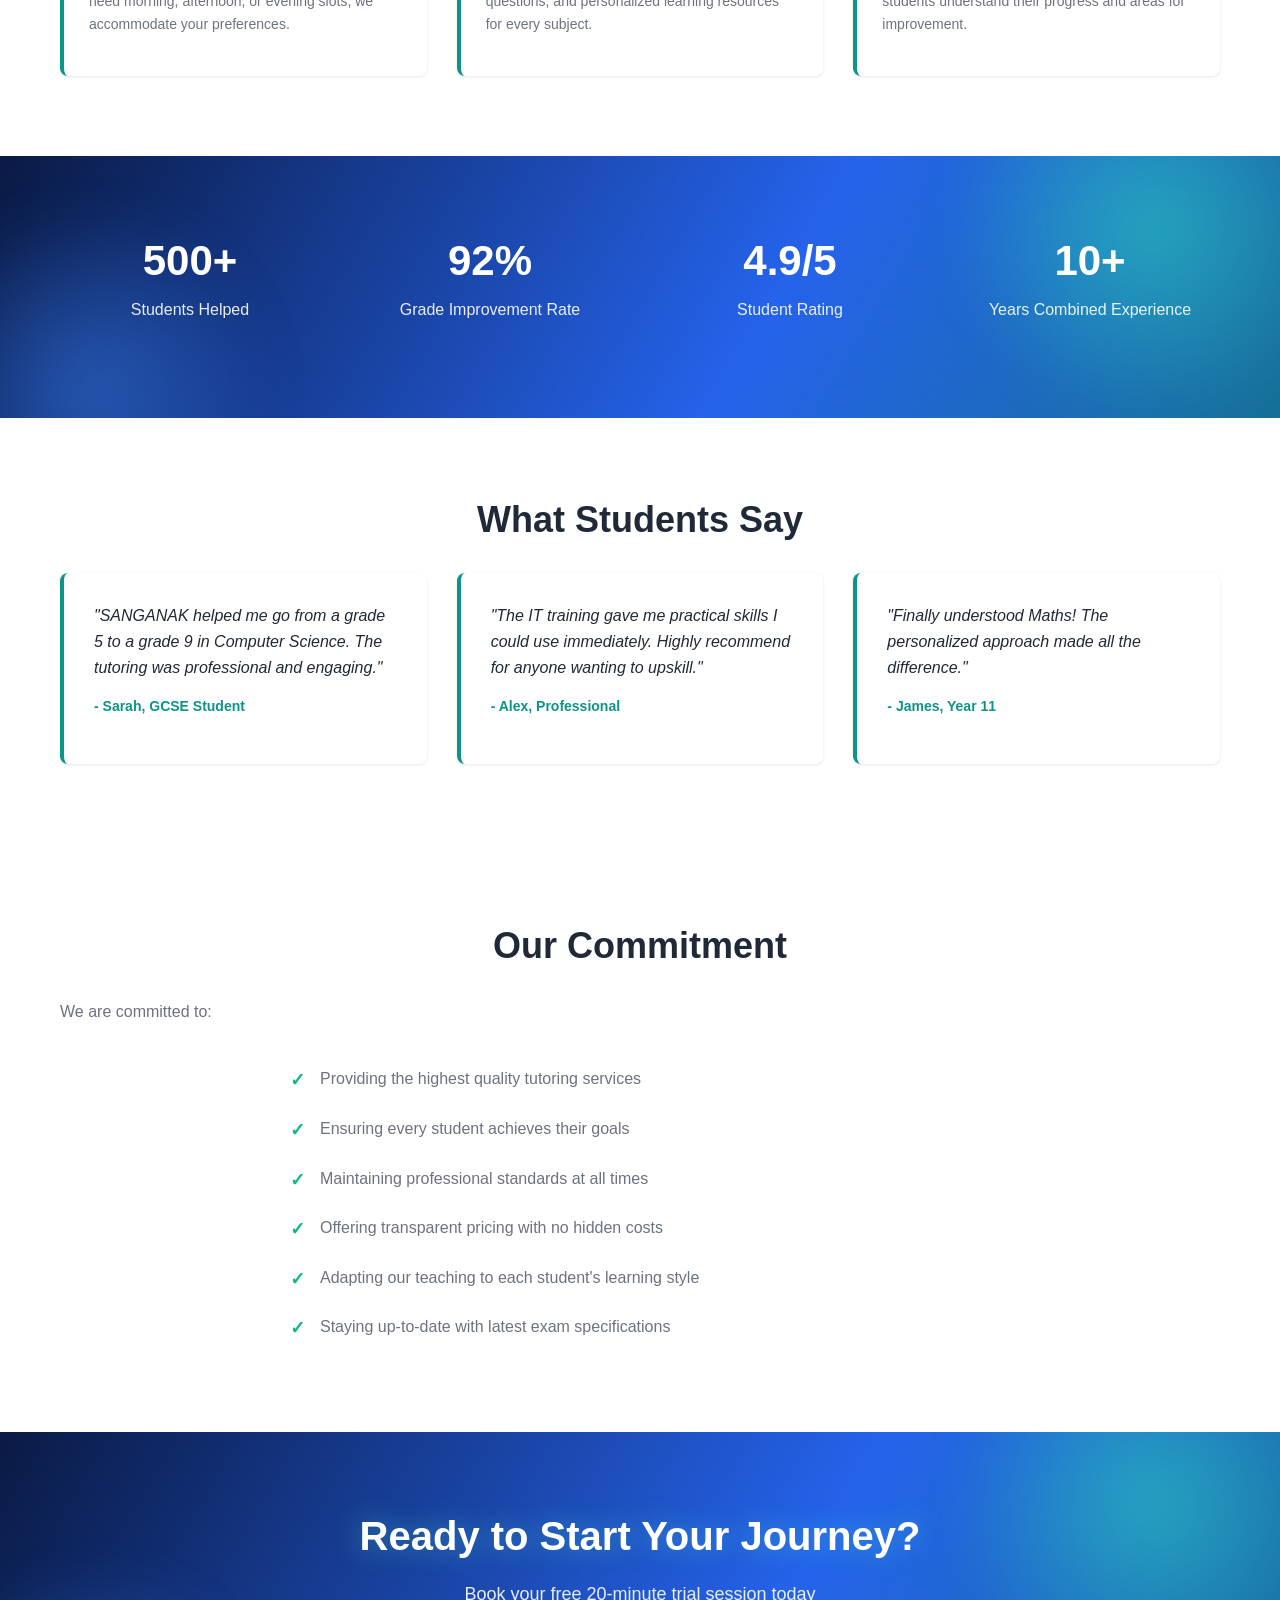
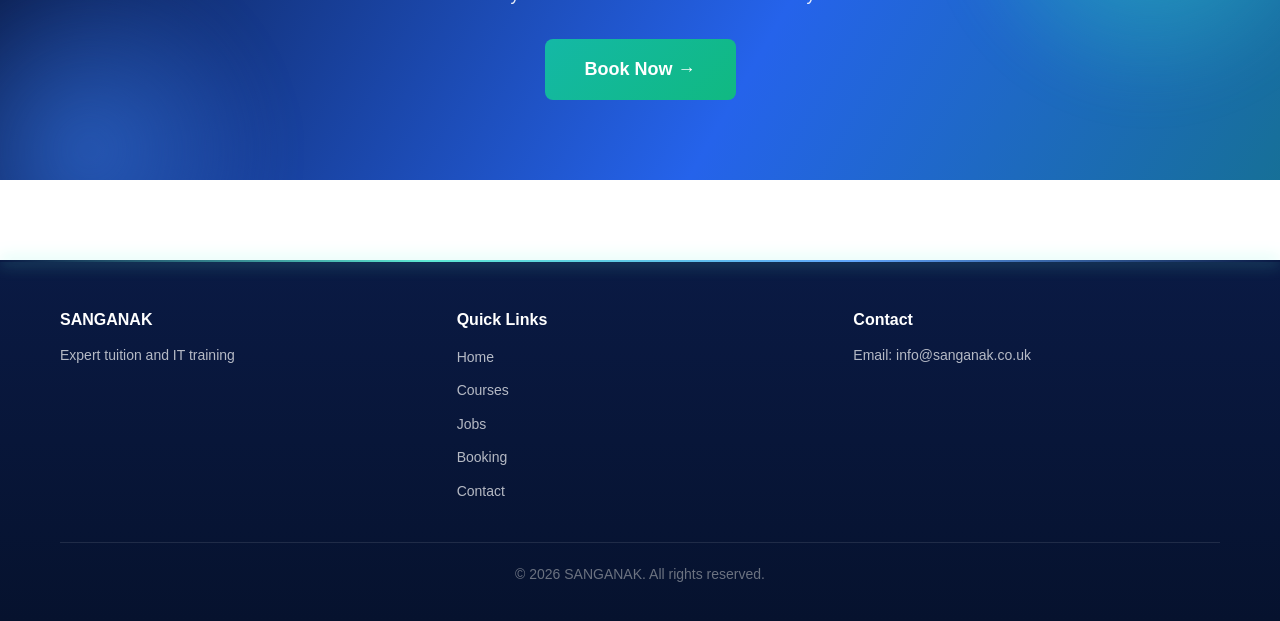
==== commit 816e1668: "Use the full EduTech Treasure course catalogue (34 courses) and add a CBSE tab Co-Authored-By: Claud" ====
--- a/about.html
+++ b/about.html
@@ -17,6 +17,7 @@
                 <li class="nav-tab"><a href="training.html#gcse">GCSE</a></li>
                 <li class="nav-tab"><a href="training.html#alevel">A-Level</a></li>
                 <li class="nav-tab"><a href="training.html#y59">Years 5-9</a></li>
+                <li class="nav-tab"><a href="training.html#cbse">CBSE</a></li>
                 <li><a href="jobs.html">Jobs</a></li>
                 <li><a href="booking.html">Booking</a></li>
                 <li><a href="about.html">About</a></li>
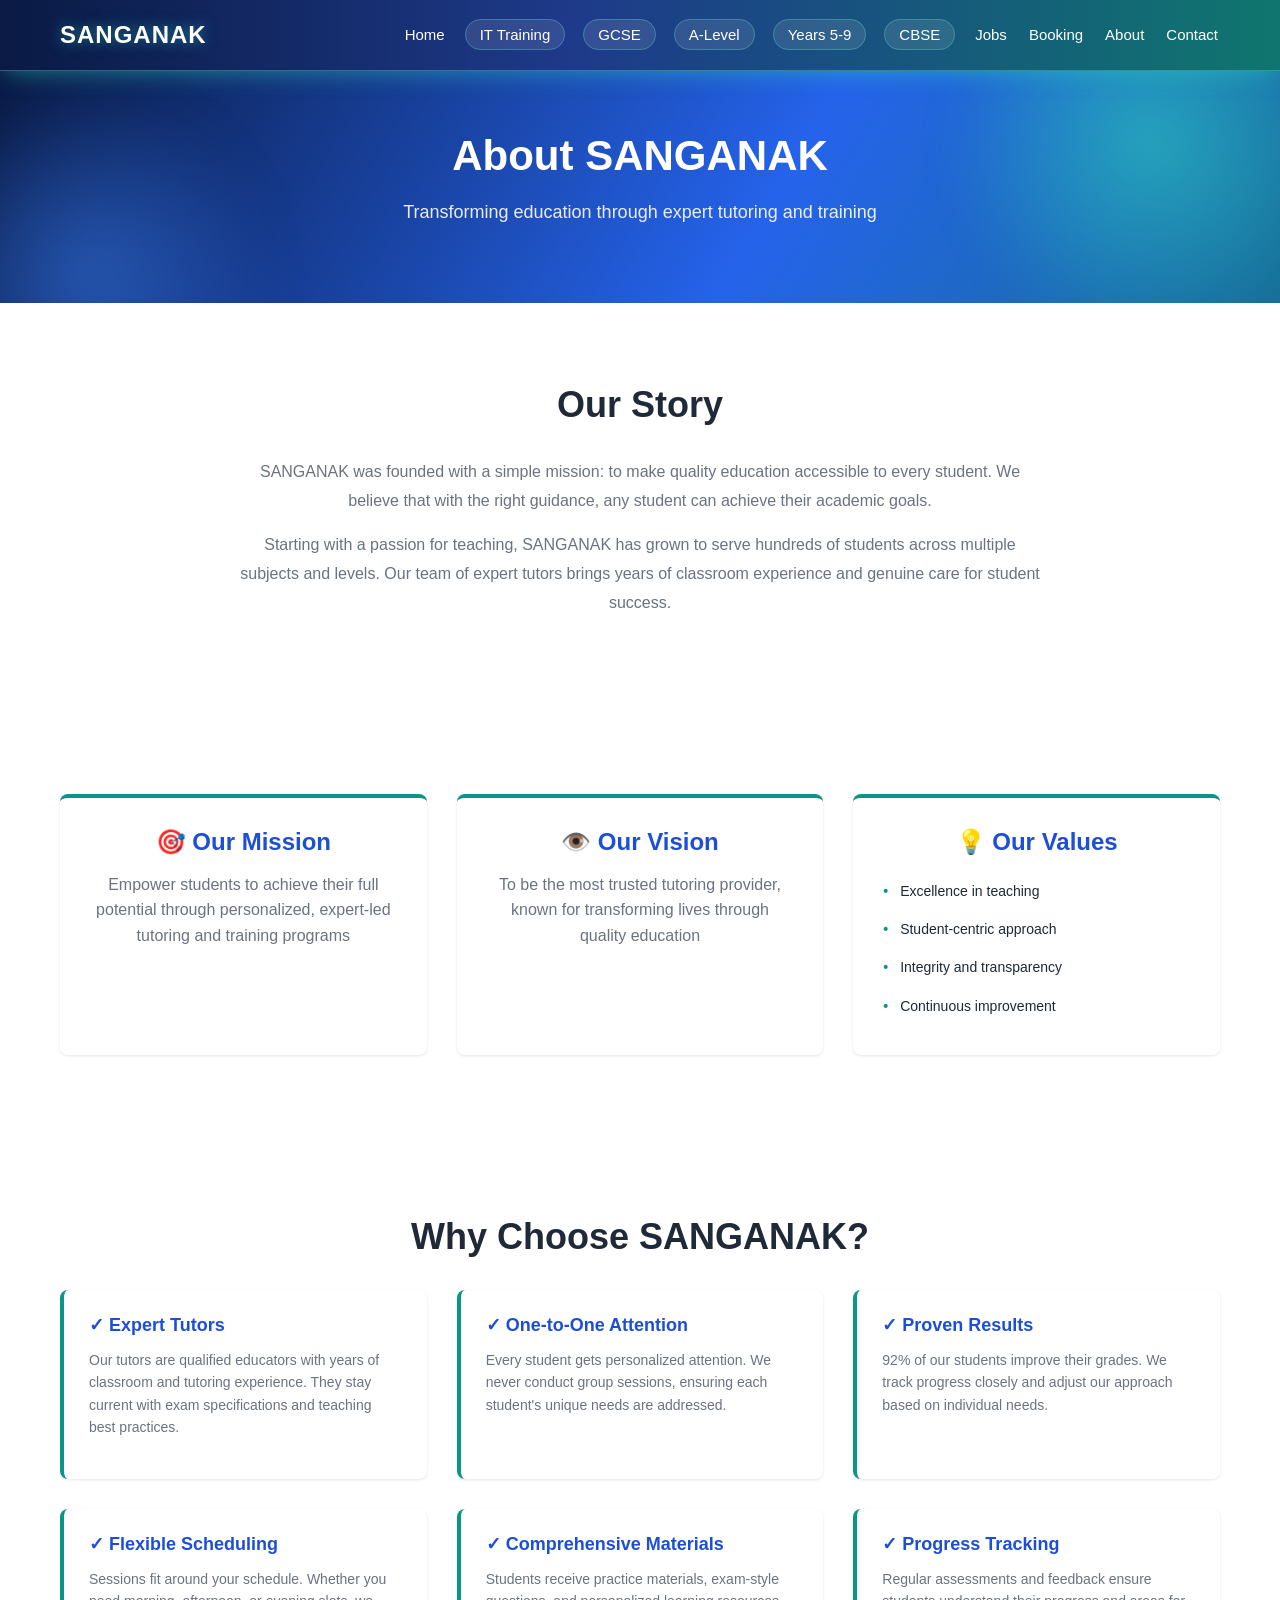
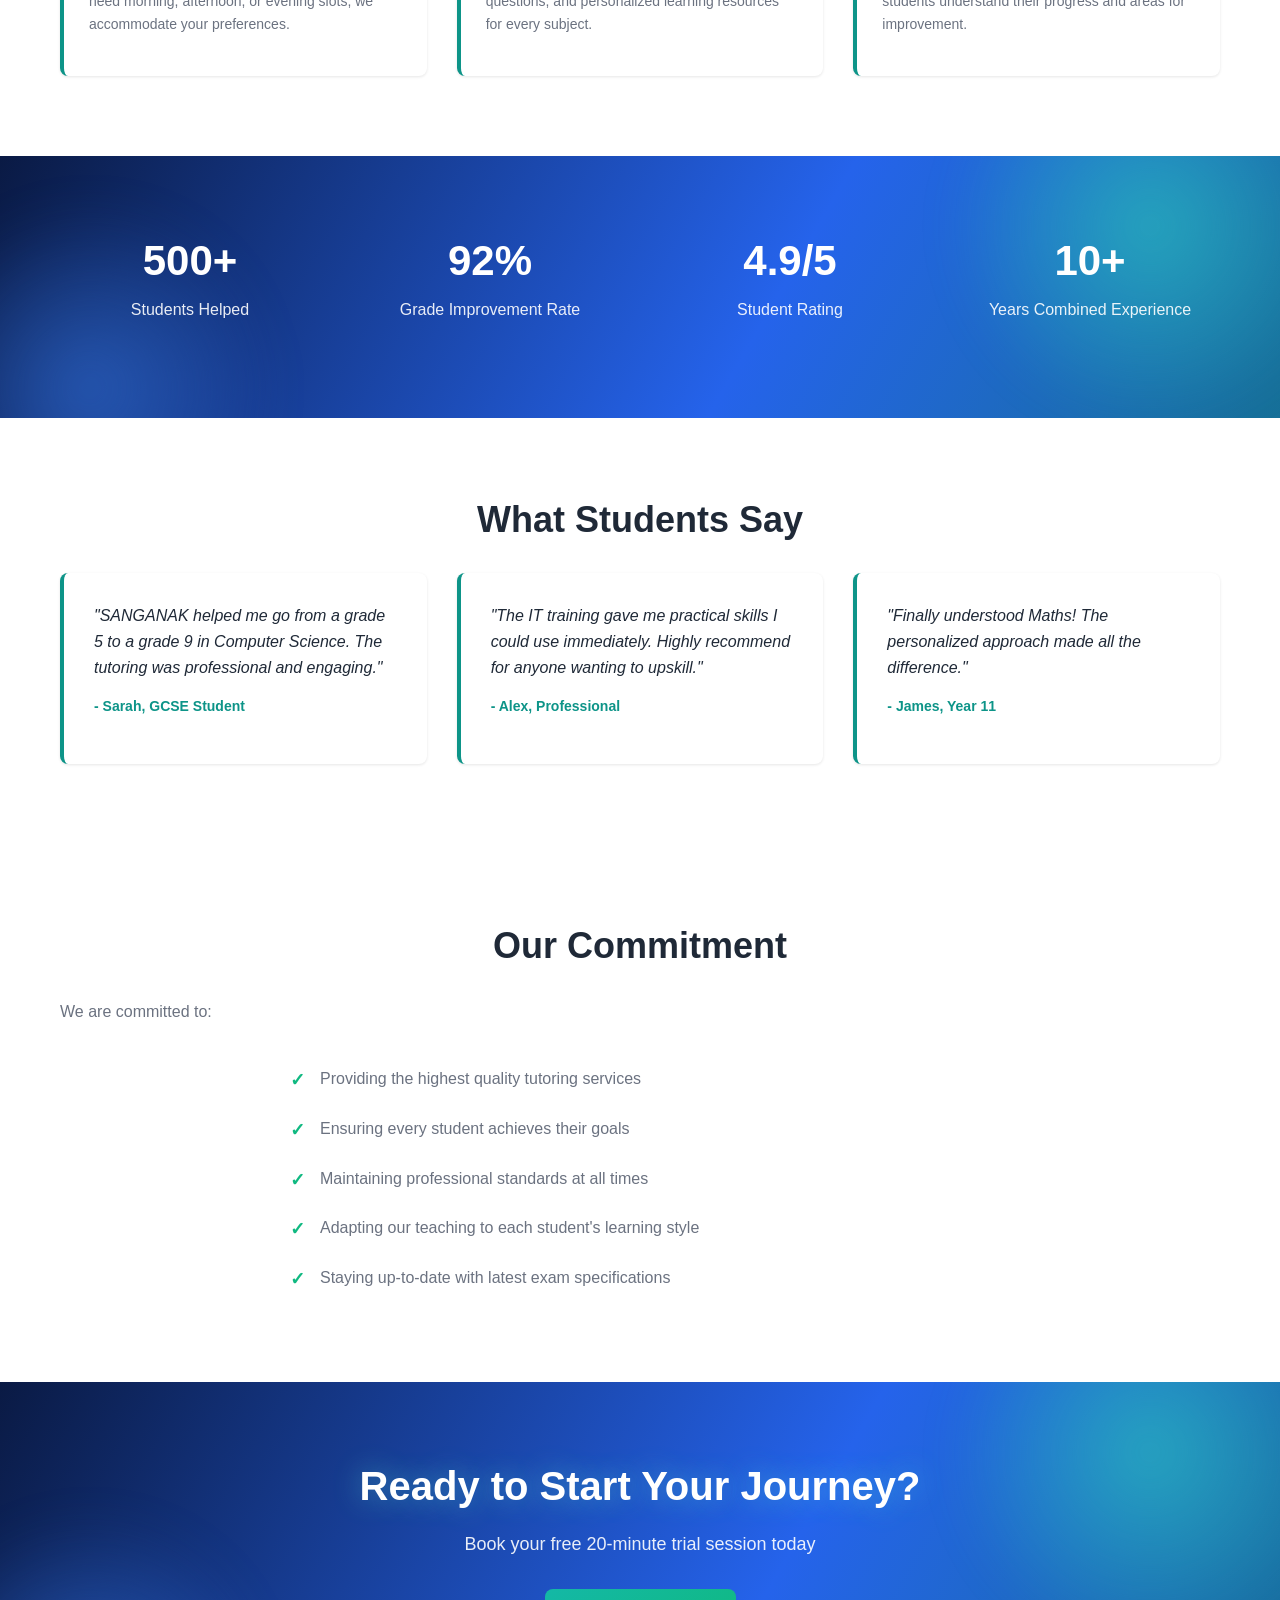
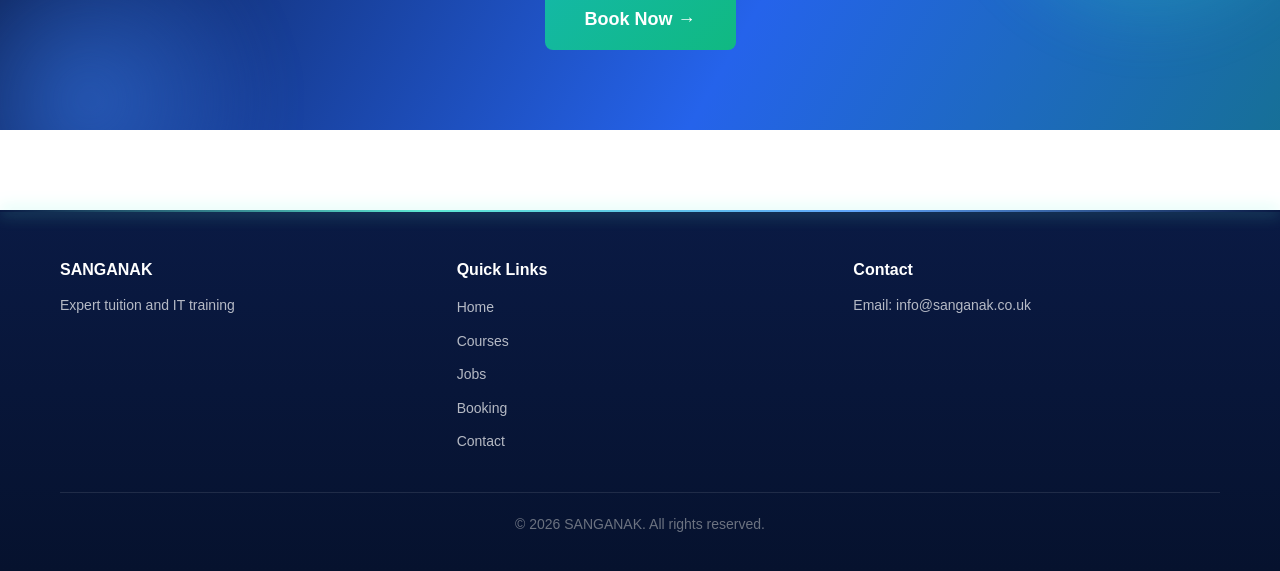
==== commit 9954f8be: "Remove pricing everywhere, list IT Training first, add course picker to booking Co-Authored-By: Clau" ====
--- a/about.html
+++ b/about.html
@@ -158,7 +158,6 @@
                     <li>Providing the highest quality tutoring services</li>
                     <li>Ensuring every student achieves their goals</li>
                     <li>Maintaining professional standards at all times</li>
-                    <li>Offering transparent pricing with no hidden costs</li>
                     <li>Adapting our teaching to each student's learning style</li>
                     <li>Staying up-to-date with latest exam specifications</li>
                 </ul>
--- a/css/styles.css
+++ b/css/styles.css
@@ -1651,3 +1651,280 @@
 .courses-grid {
     grid-template-columns: repeat(auto-fit, minmax(240px, 1fr));
 }
+
+/* ===== JOBS PAGE (Zunappo-style layout) ===== */
+.subnav {
+    background: white;
+    border-bottom: 1px solid var(--border);
+}
+
+.subnav .container {
+    display: flex;
+    gap: 6px 26px;
+    flex-wrap: wrap;
+    justify-content: center;
+    padding-top: 10px;
+    padding-bottom: 10px;
+}
+
+.subnav a {
+    font-size: 14px;
+    font-weight: 600;
+    color: var(--gray-700);
+    text-decoration: none;
+    padding: 4px 0;
+    border-bottom: 2px solid transparent;
+    transition: color 0.2s, border-color 0.2s;
+}
+
+.subnav a:hover {
+    color: var(--blue-600);
+    border-bottom-color: var(--teal-500);
+}
+
+.jobs-page section {
+    scroll-margin-top: 70px;
+}
+
+.left-h {
+    text-align: left;
+    max-width: 720px;
+}
+
+.jobs-page .eyebrow.dark {
+    margin-left: 0;
+}
+
+.jobs-page #candidates .eyebrow.dark,
+.jobs-page #roles .eyebrow.dark,
+.jobs-page #contact .eyebrow.dark {
+    margin-left: auto;
+}
+
+.fact-strip {
+    background: white;
+    padding: 44px 0;
+    border-bottom: 1px solid var(--border);
+}
+
+.fact-grid {
+    display: grid;
+    grid-template-columns: repeat(auto-fit, minmax(200px, 1fr));
+    gap: 28px;
+}
+
+.fact h3 {
+    font-size: 40px;
+    margin-bottom: 4px;
+}
+
+.fact p {
+    font-size: 14px;
+    margin: 0;
+}
+
+.fact.blue h3 { color: var(--blue-600); }
+.fact.teal h3 { color: var(--teal-500); }
+.fact.amber h3 { color: var(--warning); }
+.fact.green h3 { color: var(--success); }
+
+.job-cards {
+    display: grid;
+    grid-template-columns: repeat(auto-fit, minmax(240px, 1fr));
+    gap: 24px;
+}
+
+.job-card {
+    background: white;
+    border: 1px solid var(--border);
+    border-radius: 20px;
+    padding: 28px;
+    box-shadow: var(--shadow);
+    transition: transform 0.3s, box-shadow 0.3s, border-color 0.3s;
+}
+
+.job-card:hover {
+    transform: translateY(-4px);
+    border-color: var(--teal-500);
+    box-shadow: 0 0 0 1px var(--teal-500), 0 14px 34px -8px var(--glow-teal);
+}
+
+.job-card h3 {
+    font-size: 19px;
+    margin: 16px 0 8px;
+}
+
+.job-card p {
+    font-size: 14px;
+    margin: 0;
+}
+
+.job-icon {
+    display: inline-flex;
+    width: 46px;
+    height: 46px;
+    align-items: center;
+    justify-content: center;
+    border-radius: 12px;
+    font-size: 22px;
+}
+
+.i-blue { background: #dbeafe; }
+.i-amber { background: #fef3c7; }
+.i-rose { background: #ffe4e6; }
+.i-green { background: #d1fae5; }
+
+.jobs-page .steps-grid {
+    position: relative;
+    text-align: left;
+}
+
+.jobs-page .step {
+    text-align: left;
+    padding: 10px 24px 10px 0;
+    position: relative;
+}
+
+.jobs-page .step-num {
+    margin: 0 0 16px;
+}
+
+.jobs-page .step:not(:last-child)::after {
+    content: "";
+    position: absolute;
+    top: 34px;
+    left: 62px;
+    right: 14px;
+    height: 2px;
+    background: linear-gradient(90deg, var(--blue-100), transparent);
+}
+
+.step-num.s1 { background: #f43f5e; box-shadow: 0 0 18px rgba(244, 63, 94, 0.4); }
+.step-num.s2 { background: var(--blue-600); box-shadow: 0 0 18px var(--glow-blue); }
+.step-num.s3 { background: #f59e0b; box-shadow: 0 0 18px rgba(245, 158, 11, 0.4); }
+
+.story-grid {
+    display: grid;
+    grid-template-columns: repeat(auto-fit, minmax(280px, 1fr));
+    gap: 24px;
+}
+
+.story {
+    margin: 0;
+    padding: 28px;
+    border-radius: 20px;
+    border: 1px solid;
+    display: flex;
+    flex-direction: column;
+    gap: 12px;
+}
+
+.story.rose { background: #fff5f6; border-color: #fecdd3; }
+.story.sky { background: #f2f8ff; border-color: #bfdbfe; }
+.story.sun { background: #fffbeb; border-color: #fde68a; }
+
+.story-mark {
+    font-size: 54px;
+    line-height: 0.6;
+    font-family: Georgia, serif;
+}
+
+.story.rose .story-mark { color: #f43f5e; }
+.story.sky .story-mark { color: var(--blue-400); }
+.story.sun .story-mark { color: #f59e0b; }
+
+.story blockquote {
+    font-size: 15px;
+    color: var(--text-primary);
+    flex: 1;
+}
+
+.story figcaption {
+    display: flex;
+    flex-direction: column;
+    font-size: 13px;
+}
+
+.story figcaption span {
+    color: var(--gray-500);
+    font-size: 12px;
+}
+
+.signin-box {
+    max-width: 600px;
+    margin: 0 auto 30px;
+    padding: 28px;
+    border-radius: 20px;
+    border: 1px solid var(--border);
+    background: linear-gradient(135deg, var(--teal-50), #eff6ff);
+    display: flex;
+    flex-direction: column;
+    align-items: center;
+    gap: 12px;
+}
+
+.signin-btn {
+    font: inherit;
+    font-weight: 600;
+    padding: 12px 26px;
+    border-radius: 999px;
+    border: 1px solid var(--border);
+    background: white;
+    color: var(--gray-500);
+    display: inline-flex;
+    align-items: center;
+    gap: 10px;
+    cursor: not-allowed;
+}
+
+.soon {
+    font-size: 11px;
+    letter-spacing: 0.05em;
+    text-transform: uppercase;
+    background: var(--gray-100);
+    color: var(--gray-500);
+    padding: 3px 8px;
+    border-radius: 999px;
+}
+
+.signin-note {
+    font-size: 13px;
+    margin: 0;
+}
+
+@media (max-width: 768px) {
+    .jobs-page .step:not(:last-child)::after {
+        display: none;
+    }
+}
+
+.course-select {
+    max-width: 600px;
+    margin: 0 auto 30px;
+}
+
+.course-select label {
+    display: block;
+    margin-bottom: 8px;
+    font-weight: 600;
+}
+
+.course-select select {
+    width: 100%;
+    padding: 12px;
+    font-size: 16px;
+    font-family: inherit;
+    border: 1px solid var(--border);
+    border-radius: 6px;
+    background: white;
+}
+
+.course-select select:focus {
+    outline: none;
+    border-color: var(--secondary);
+    box-shadow: 0 0 0 3px rgba(13, 148, 136, 0.15);
+}
+
+.courses-grid {
+    grid-template-columns: repeat(auto-fit, minmax(200px, 1fr));
+}
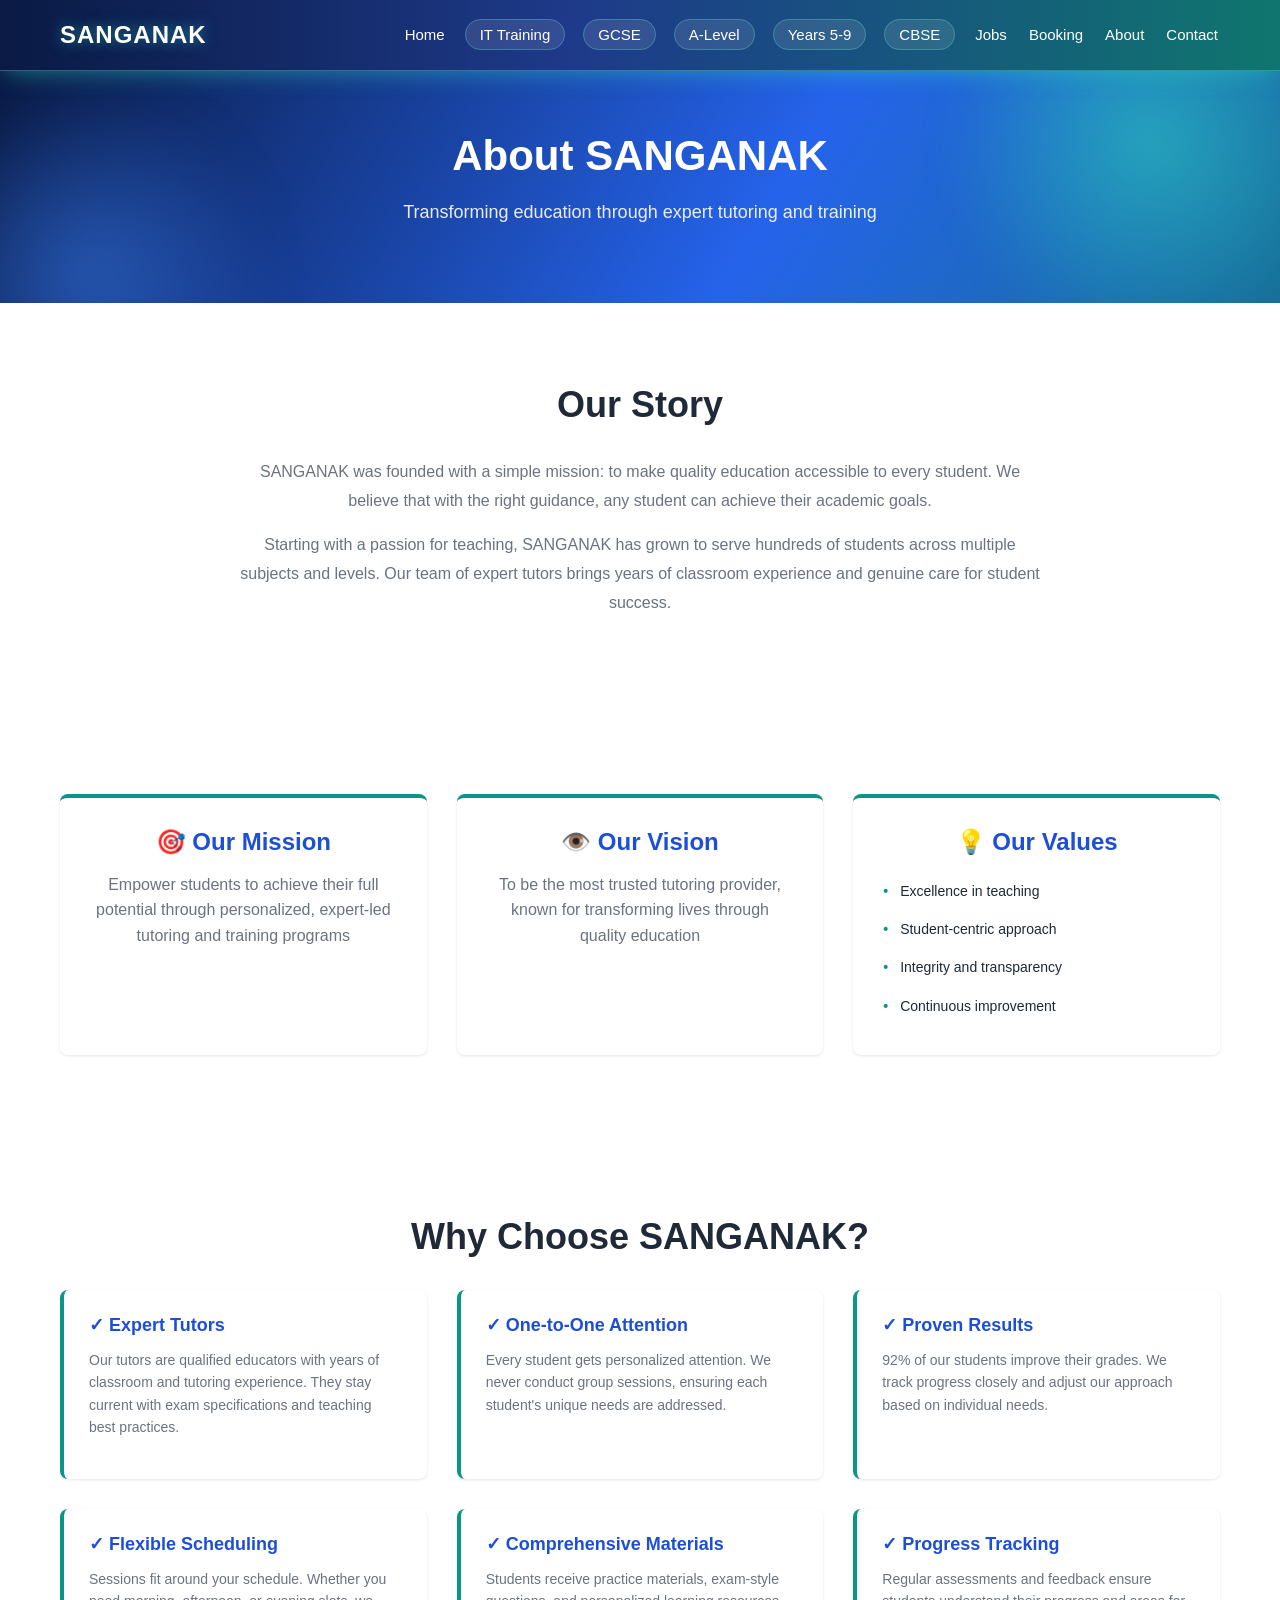
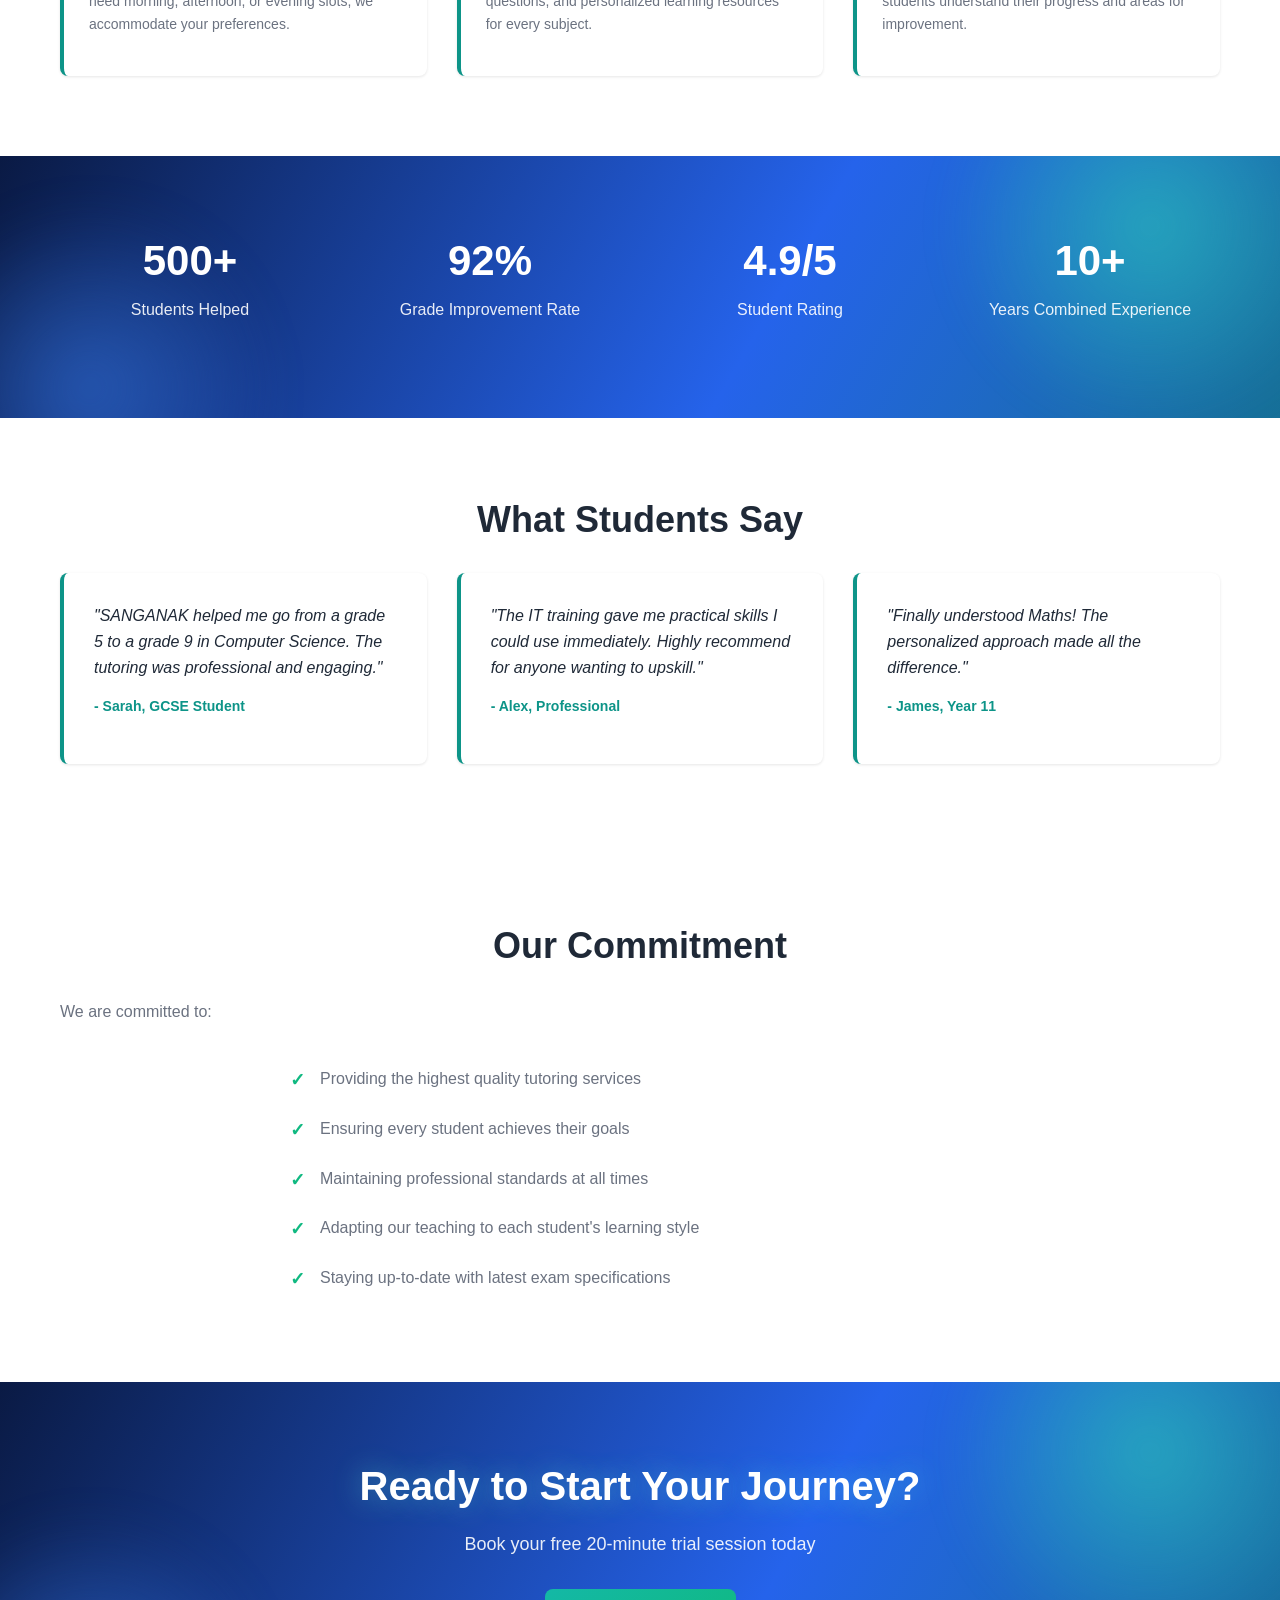
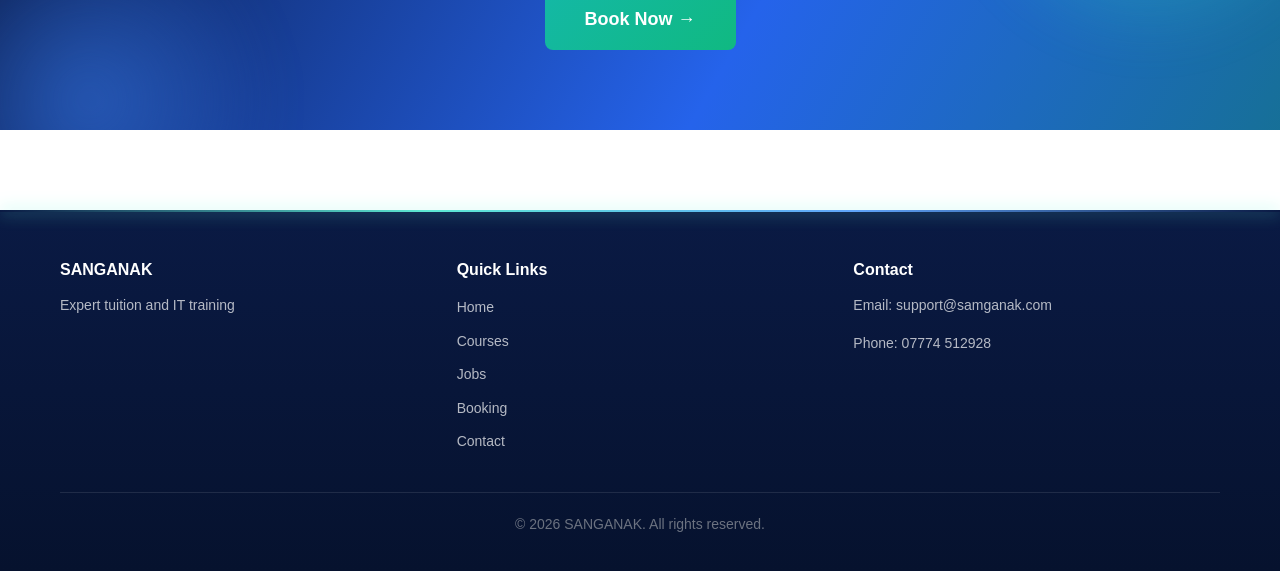
==== commit ce7bf753: "Update contact email and add phone number across every page Co-Authored-By: Claude Sonnet 5 <noreply" ====
--- a/about.html
+++ b/about.html
@@ -194,7 +194,8 @@
                 </div>
                 <div class="footer-section">
                     <h4>Contact</h4>
-                    <p>Email: info@sanganak.co.uk</p>
+                    <p>Email: support@samganak.com</p>
+                    <p>Phone: 07774 512928</p>
                 </div>
             </div>
             <div class="footer-bottom">
--- a/css/styles.css
+++ b/css/styles.css
@@ -1928,3 +1928,103 @@
 .courses-grid {
     grid-template-columns: repeat(auto-fit, minmax(200px, 1fr));
 }
+
+/* ===== HOMEPAGE HERO: side cards ===== */
+.hero-split {
+    padding: 80px 0;
+}
+
+.hero-grid {
+    display: grid;
+    grid-template-columns: 250px minmax(0, 1fr) 250px;
+    gap: 32px;
+    align-items: center;
+}
+
+.hero-side {
+    display: flex;
+    flex-direction: column;
+    gap: 14px;
+}
+
+.glass-card {
+    display: flex;
+    flex-direction: column;
+    gap: 2px;
+    padding: 16px 18px;
+    border-radius: 16px;
+    text-align: left;
+    text-decoration: none;
+    color: white;
+    background: rgba(255, 255, 255, 0.14);
+    border: 1px solid rgba(255, 255, 255, 0.35);
+    backdrop-filter: blur(8px);
+    -webkit-backdrop-filter: blur(8px);
+    transition: transform 0.25s, box-shadow 0.25s, background 0.25s;
+}
+
+.glass-card:hover {
+    transform: translateY(-3px);
+    background: rgba(255, 255, 255, 0.22);
+    box-shadow: 0 0 22px var(--glow-teal);
+}
+
+.glass-card:focus-visible {
+    outline: 3px solid var(--teal-300);
+    outline-offset: 2px;
+}
+
+.glass-icon {
+    font-size: 26px;
+    line-height: 1;
+    margin-bottom: 6px;
+}
+
+.glass-card strong {
+    font-size: 18px;
+}
+
+.glass-card small {
+    font-size: 13px;
+    color: rgba(255, 255, 255, 0.85);
+}
+
+.glass-card em {
+    margin-top: 8px;
+    font-style: normal;
+    font-weight: 600;
+    font-size: 14px;
+    color: var(--teal-300);
+}
+
+.glass-jobs {
+    padding: 22px;
+    border-color: rgba(94, 234, 212, 0.6);
+    animation: glow-ring-light 3.2s ease-in-out infinite;
+}
+
+.hero-center .hero-subtitle {
+    margin-bottom: 30px;
+}
+
+@keyframes glow-ring-light {
+    0%, 100% { box-shadow: 0 0 0 0 rgba(94, 234, 212, 0.4); }
+    50% { box-shadow: 0 0 26px 4px rgba(94, 234, 212, 0.35); }
+}
+
+@media (max-width: 1000px) {
+    .hero-grid {
+        grid-template-columns: 1fr;
+    }
+
+    .hero-center { order: -1; }
+
+    .hero-side {
+        flex-direction: row;
+        flex-wrap: wrap;
+    }
+
+    .hero-side .glass-card {
+        flex: 1 1 200px;
+    }
+}
